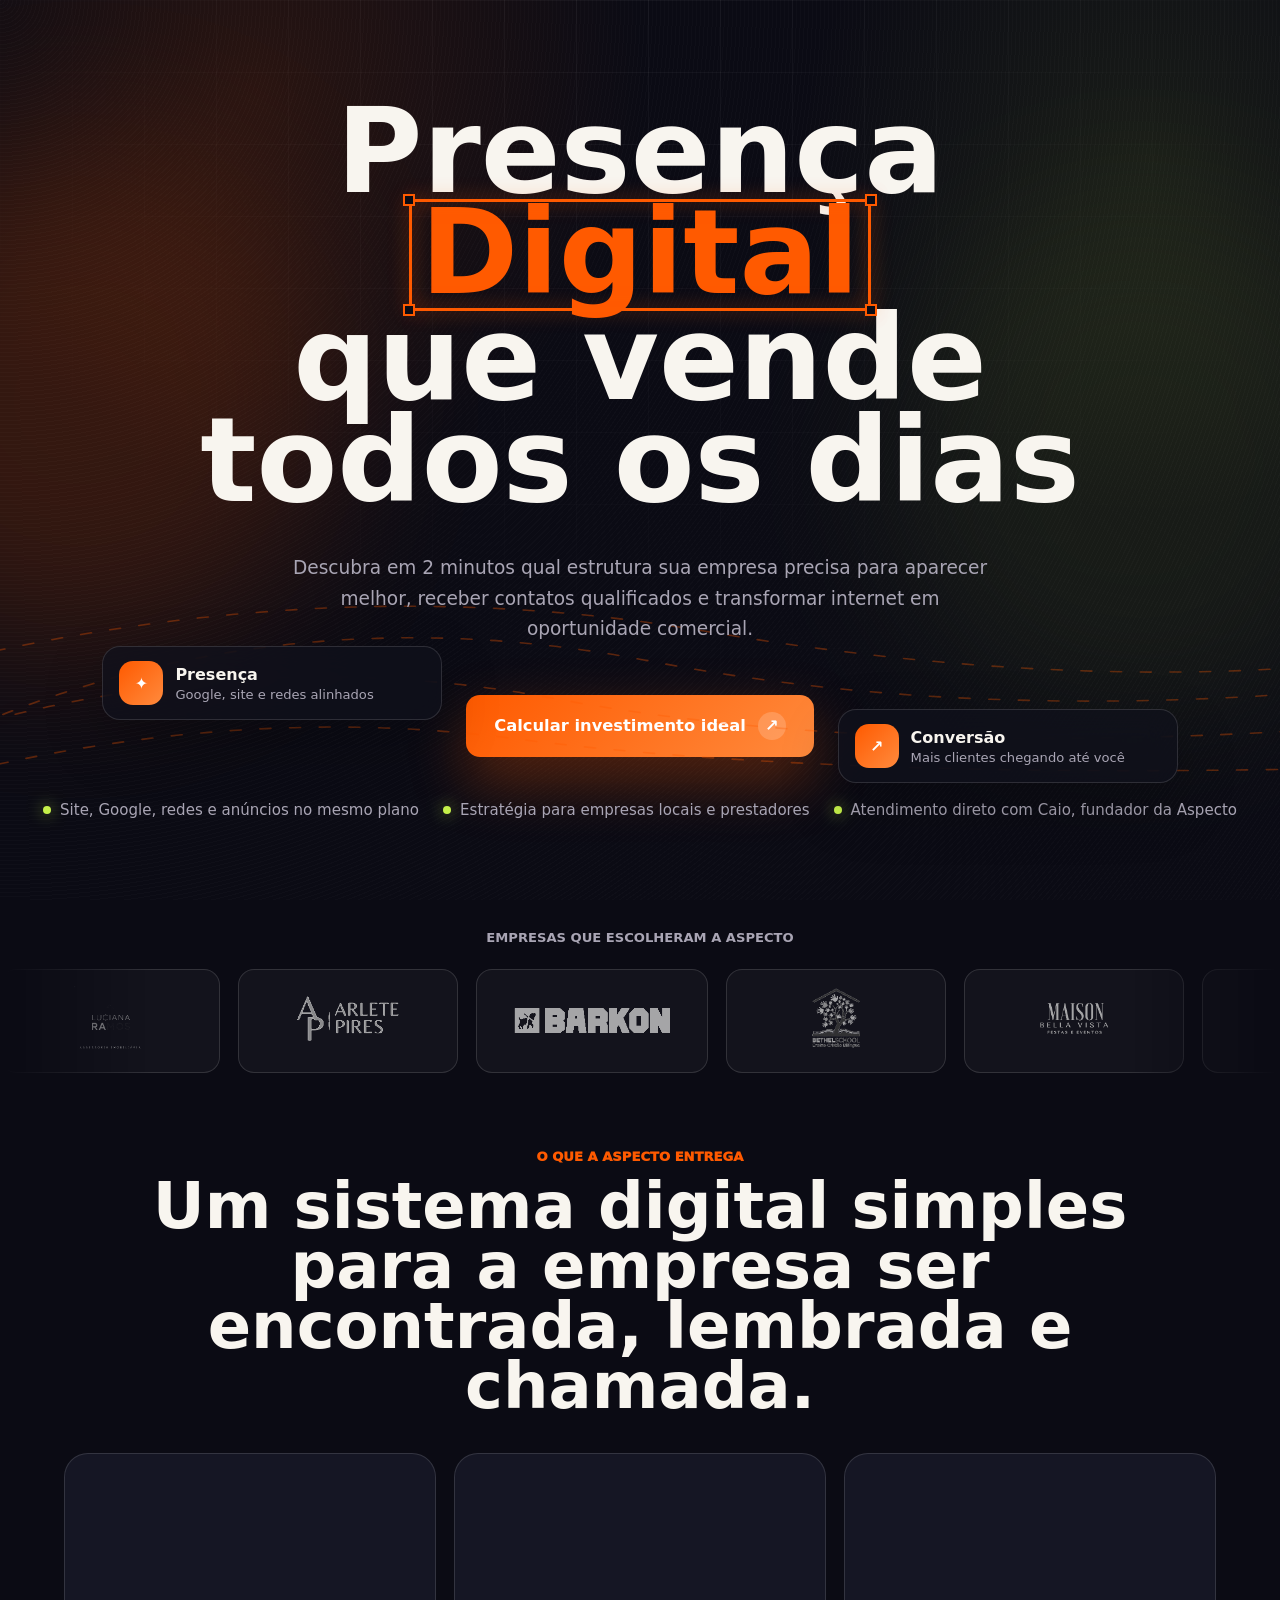
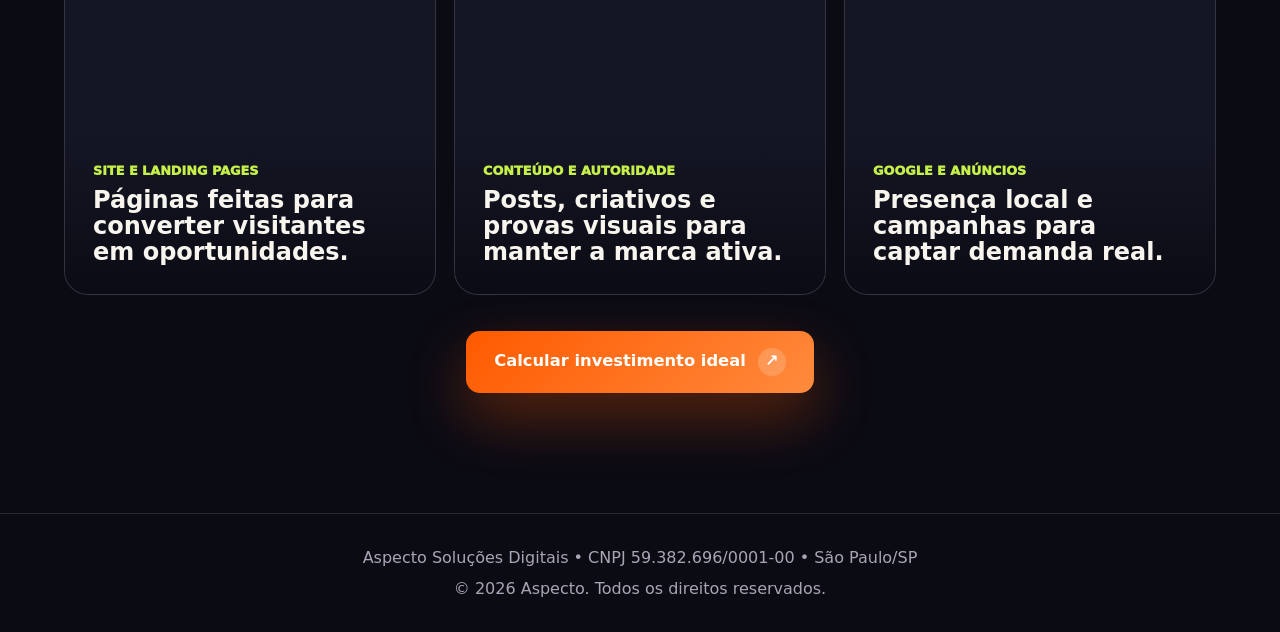
==== index.html @ 69ca33b7 "Add files via upload" ====
<!doctype html>
<html lang="pt-BR">
  <head>
    <meta charset="utf-8" />
    <meta name="viewport" content="width=device-width, initial-scale=1" />
    <meta name="theme-color" content="#0b0b14" />
    <title>Aspecto Soluções Digitais | Diagnóstico digital</title>
    <meta
      name="description"
      content="Descubra em 2 minutos a estrutura digital ideal para sua empresa aparecer melhor, receber mais contatos e vender pela internet."
    />
    <link rel="stylesheet" href="styles.css" />
  </head>
  <body>
    <div class="backdrop" aria-hidden="true">
      <div class="bg-grid"></div>
      <div class="bg-glow bg-glow-a"></div>
      <div class="bg-glow bg-glow-b"></div>
      <div class="grain"></div>
    </div>

    <main class="container">
      <section class="screen active" id="screen-intro">
        <div class="intro-hero">
          <svg class="streaks" aria-hidden="true" viewBox="0 0 1400 520" preserveAspectRatio="none">
            <path d="M-70 430 Q280 250 620 335 T1480 360" />
            <path d="M-90 485 Q260 330 580 385 T1430 420" />
            <path d="M50 382 Q360 198 710 288 T1490 306" />
            <path d="M-120 350 Q340 155 760 250 T1510 265" />
          </svg>

          <span class="bubble bubble-left" aria-hidden="true">
            <span class="bubble-icon">✦</span>
            <span class="bubble-content">
              <span class="bubble-text">Presença</span>
              <span class="bubble-sub">Google, site e redes alinhados</span>
            </span>
          </span>

          <span class="bubble bubble-right" aria-hidden="true">
            <span class="bubble-icon">↗</span>
            <span class="bubble-content">
              <span class="bubble-text">Conversão</span>
              <span class="bubble-sub">Mais clientes chegando até você</span>
            </span>
          </span>

          <h1 class="intro-title">
            <span class="title-word">Presença</span>
            <span class="selected-word">
              <span class="select-line line-top"></span>
              <span class="select-line line-right"></span>
              <span class="select-line line-bottom"></span>
              <span class="select-line line-left"></span>
              <span class="select-handle handle-tl"></span>
              <span class="select-handle handle-tr"></span>
              <span class="select-handle handle-bl"></span>
              <span class="select-handle handle-br"></span>
              <span class="selected-text">Digital</span>
            </span>
            <br />
            <span class="title-word">que vende</span>
            <span class="title-word">todos os dias</span>
          </h1>

          <p class="intro-subtitle">
            Descubra em 2 minutos qual estrutura sua empresa precisa para aparecer melhor,
            receber contatos qualificados e transformar internet em oportunidade comercial.
          </p>

          <button class="btn btn-primary btn-large js-start-quiz" id="startBtn">
            <span>Calcular investimento ideal</span>
            <span class="btn-arrow" aria-hidden="true">↗</span>
          </button>

          <ul class="intro-bullets">
            <li><span></span>Site, Google, redes e anúncios no mesmo plano</li>
            <li><span></span>Estratégia para empresas locais e prestadores</li>
            <li><span></span>Atendimento direto com Caio, fundador da Aspecto</li>
          </ul>
        </div>

        <section class="clients">
          <div class="clients-label">Empresas que escolheram a Aspecto</div>
          <div class="clients-marquee">
            <div class="clients-track">
              <span><img src="assets/logo-luciana-transparent.png" alt="Luciana Ramos" /></span>
              <span><img src="assets/logo-arlete-transparent.png" alt="Arlete Pires" /></span>
              <span><img src="assets/logo-barkon-transparent.png" alt="Barkon" /></span>
              <span><img src="assets/logo-bethel-transparent.png" alt="Bethel School" /></span>
              <span><img src="assets/logo-maison-transparent.png" alt="Maison Bella Vista" /></span>
              <span><img src="assets/logo-em-prosa-transparent.png" alt="Editora Em Prosa e Verso" /></span>
              <span><img src="assets/logo-oceano-transparent.png" alt="Oceano Brasil" /></span>
              <span><img src="assets/logo-braum-transparent.png" alt="Lojas Braum" /></span>
              <span><img src="assets/logo-4kza-transparent.png" alt="4KZA Negócios Imobiliários" /></span>
              <span><img src="assets/logo-luciana-transparent.png" alt="" aria-hidden="true" /></span>
              <span><img src="assets/logo-arlete-transparent.png" alt="" aria-hidden="true" /></span>
              <span><img src="assets/logo-barkon-transparent.png" alt="" aria-hidden="true" /></span>
              <span><img src="assets/logo-bethel-transparent.png" alt="" aria-hidden="true" /></span>
              <span><img src="assets/logo-maison-transparent.png" alt="" aria-hidden="true" /></span>
              <span><img src="assets/logo-em-prosa-transparent.png" alt="" aria-hidden="true" /></span>
              <span><img src="assets/logo-oceano-transparent.png" alt="" aria-hidden="true" /></span>
              <span><img src="assets/logo-braum-transparent.png" alt="" aria-hidden="true" /></span>
              <span><img src="assets/logo-4kza-transparent.png" alt="" aria-hidden="true" /></span>
            </div>
          </div>
        </section>

        <section class="proof">
          <header class="proof-header">
            <p>O que a Aspecto entrega</p>
            <h2>Um sistema digital simples para a empresa ser encontrada, lembrada e chamada.</h2>
          </header>

          <div class="proof-grid">
            <article class="proof-card">
              <video src="assets/video-site.mp4" autoplay muted loop playsinline></video>
              <div>
                <span>Site e landing pages</span>
                <h3>Páginas feitas para converter visitantes em oportunidades.</h3>
              </div>
            </article>
            <article class="proof-card">
              <video src="assets/video-social.mp4" autoplay muted loop playsinline></video>
              <div>
                <span>Conteúdo e autoridade</span>
                <h3>Posts, criativos e provas visuais para manter a marca ativa.</h3>
              </div>
            </article>
            <article class="proof-card">
              <video src="assets/video-analytics.mp4" autoplay muted loop playsinline></video>
              <div>
                <span>Google e anúncios</span>
                <h3>Presença local e campanhas para captar demanda real.</h3>
              </div>
            </article>
          </div>

          <div class="proof-cta">
            <button class="btn btn-primary btn-large js-start-quiz">
              <span>Calcular investimento ideal</span>
              <span class="btn-arrow" aria-hidden="true">↗</span>
            </button>
          </div>
        </section>
      </section>

      <section class="screen" id="screen-quiz">
        <button class="home-button" id="homeButton" type="button">← Home</button>
        <div class="progress-wrap">
          <div class="progress-info">
            <span id="progressLabel">Pergunta 1 de 5</span>
            <span id="progressPercent">20%</span>
          </div>
          <div class="progress-bar"><div class="progress-fill" id="progressFill"></div></div>
        </div>

        <div class="quiz-card">
          <div class="step active" data-step="1">
            <div class="step-eyebrow">PERGUNTA 1</div>
            <h2 class="step-title">Qual é o nome da sua empresa?</h2>
            <p class="step-help">Pode ser o nome fantasia ou como ela é conhecida pelo cliente.</p>
            <input type="text" class="input" id="q-empresa" placeholder="Ex.: Clínica Nova Saúde" autocomplete="off" />
            <div class="step-actions">
              <button class="btn btn-primary btn-next" data-go="2">Continuar <span>→</span></button>
            </div>
          </div>

          <div class="step" data-step="2">
            <div class="step-eyebrow">PERGUNTA 2</div>
            <h2 class="step-title">Como está sua presença digital hoje?</h2>
            <p class="step-help">Escolha a opção que mais parece com o momento atual.</p>
            <div class="options" data-name="presenca">
              <button type="button" class="option" data-value="Ainda não tenho site nem canais organizados">
                <span class="option-num">01</span>
                <span class="option-text"><strong>Quase do zero</strong><small>Não tenho site nem canais organizados</small></span>
                <span class="option-check"></span>
              </button>
              <button type="button" class="option" data-value="Tenho redes sociais, mas publico pouco">
                <span class="option-num">02</span>
                <span class="option-text"><strong>Redes paradas</strong><small>Tenho Instagram/Facebook, mas sem constância</small></span>
                <span class="option-check"></span>
              </button>
              <button type="button" class="option" data-value="Tenho site, mas ele não gera contatos">
                <span class="option-num">03</span>
                <span class="option-text"><strong>Site sem resultado</strong><small>Existe, mas não vira orçamento</small></span>
                <span class="option-check"></span>
              </button>
              <button type="button" class="option" data-value="Tenho tudo, mas preciso melhorar vendas">
                <span class="option-num">04</span>
                <span class="option-text"><strong>Quero escalar</strong><small>Já tenho canais e quero mais leads</small></span>
                <span class="option-check"></span>
              </button>
            </div>
            <div class="step-actions">
              <button class="btn btn-ghost" data-go="1">← Voltar</button>
              <button class="btn btn-primary btn-next" data-go="3">Continuar <span>→</span></button>
            </div>
          </div>

          <div class="step" data-step="3">
            <div class="step-eyebrow">PERGUNTA 3</div>
            <h2 class="step-title">Qual é o segmento da empresa?</h2>
            <p class="step-help">Isso ajuda a comparar com concorrentes certos e sugerir uma oferta melhor.</p>
            <input type="text" class="input" id="q-nicho" placeholder="Ex.: estética, construção, escola, loja, pet shop..." autocomplete="off" />
            <div class="step-actions">
              <button class="btn btn-ghost" data-go="2">← Voltar</button>
              <button class="btn btn-primary btn-next" data-go="4">Continuar <span>→</span></button>
            </div>
          </div>

          <div class="step" data-step="4">
            <div class="step-eyebrow">PERGUNTA 4</div>
            <h2 class="step-title">Quem são seus principais concorrentes?</h2>
            <p class="step-help">Pode mandar nomes, sites ou perfis. Se não souber, escreva “não sei”.</p>
            <textarea class="input textarea" id="q-concorrentes" rows="4" placeholder="Ex.: Concorrente A, @concorrenteB, site.com.br"></textarea>
            <div class="step-actions">
              <button class="btn btn-ghost" data-go="3">← Voltar</button>
              <button class="btn btn-primary btn-next" data-go="5">Continuar <span>→</span></button>
            </div>
          </div>

          <div class="step" data-step="5">
            <div class="step-eyebrow">ÚLTIMA PERGUNTA</div>
            <h2 class="step-title">O que você quer conquistar primeiro?</h2>
            <p class="step-help">Marque quantas opções quiser.</p>
            <div class="options multi" data-name="objetivos">
              <button type="button" class="option" data-value="Receber mais mensagens no WhatsApp">
                <span class="option-num">01</span>
                <span class="option-text"><strong>Mais WhatsApp</strong><small>Transformar visita em conversa</small></span>
                <span class="option-check"></span>
              </button>
              <button type="button" class="option" data-value="Aparecer melhor no Google">
                <span class="option-num">02</span>
                <span class="option-text"><strong>Mais Google</strong><small>Ser encontrado por quem procura</small></span>
                <span class="option-check"></span>
              </button>
              <button type="button" class="option" data-value="Rodar anúncios">
                <span class="option-num">03</span>
                <span class="option-text"><strong>Anúncios</strong><small>Captar demanda com campanha</small></span>
                <span class="option-check"></span>
              </button>
              <button type="button" class="option" data-value="Passar mais profissionalismo">
                <span class="option-num">04</span>
                <span class="option-text"><strong>Autoridade</strong><small>Melhorar imagem e confiança</small></span>
                <span class="option-check"></span>
              </button>
              <button type="button" class="option" data-value="Organizar toda a presença digital">
                <span class="option-num">05</span>
                <span class="option-text"><strong>Organização completa</strong><small>Site, redes, Google e rotina</small></span>
                <span class="option-check"></span>
              </button>
            </div>
            <div class="step-actions">
              <button class="btn btn-ghost" data-go="4">← Voltar</button>
              <button class="btn btn-primary btn-next" id="finishBtn">Gerar análise <span>→</span></button>
            </div>
          </div>
        </div>
      </section>

      <section class="screen" id="screen-loading">
        <div class="loading-wrap">
          <div class="spinner"></div>
          <h2 class="loading-title">Analisando suas respostas...</h2>
          <p class="loading-text" id="loadingText">Preparando um diagnóstico inicial para sua empresa</p>
        </div>
      </section>

      <section class="screen" id="screen-final">
        <div class="final-wrap">
          <p class="final-eyebrow">Diagnóstico pronto</p>
          <h2 class="final-title">
            Agora fale com a Aspecto<br />
            sobre <span id="empresaNome">sua empresa</span>
          </h2>
          <p class="final-subtitle">
            Clique no botão abaixo para enviar suas respostas no WhatsApp.
            O Caio vai analisar o cenário e sugerir os primeiros ajustes.
          </p>
          <button class="btn btn-primary btn-large" id="finalWhatsBtn">
            <span>Calcular investimento ideal</span>
            <span class="btn-arrow" aria-hidden="true">↗</span>
          </button>
        </div>
      </section>
    </main>

    <footer class="site-footer">
      <p>Aspecto Soluções Digitais • CNPJ 59.382.696/0001-00 • São Paulo/SP</p>
      <p>© <span id="year"></span> Aspecto. Todos os direitos reservados.</p>
    </footer>

    <script src="script.js"></script>
  </body>
</html>
---- styles.css ----
:root {
  --bg: #0b0b14;
  --bg-2: #10111d;
  --card: rgba(18, 19, 31, 0.86);
  --card-solid: #151624;
  --line: rgba(255, 255, 255, 0.13);
  --text: #f8f5ef;
  --muted: #a9a5b4;
  --orange: #ff5a00;
  --orange-2: #ff8a3d;
  --green: #c5f04a;
}

* {
  box-sizing: border-box;
}

html {
  scroll-behavior: smooth;
}

body {
  margin: 0;
  overflow-x: hidden;
  background: var(--bg);
  color: var(--text);
  font-family: Inter, ui-sans-serif, system-ui, -apple-system, BlinkMacSystemFont, "Segoe UI", sans-serif;
}

button,
input,
textarea {
  font: inherit;
}

button {
  cursor: pointer;
}

img,
video {
  display: block;
  max-width: 100%;
}

.backdrop {
  position: fixed;
  inset: 0;
  z-index: -1;
  overflow: hidden;
  background:
    radial-gradient(circle at 20% 10%, rgba(255, 90, 0, 0.12), transparent 30%),
    radial-gradient(circle at 90% 18%, rgba(197, 240, 74, 0.08), transparent 26%),
    var(--bg);
}

.bg-grid {
  position: absolute;
  inset: 0;
  background:
    linear-gradient(rgba(255, 255, 255, 0.045) 1px, transparent 1px),
    linear-gradient(90deg, rgba(255, 255, 255, 0.045) 1px, transparent 1px);
  background-size: 72px 72px;
  mask-image: radial-gradient(circle at 50% 0%, #000 0%, transparent 72%);
}

.bg-glow {
  position: absolute;
  width: 520px;
  height: 520px;
  border-radius: 50%;
  filter: blur(80px);
  opacity: 0.4;
}

.bg-glow-a {
  left: -180px;
  top: 140px;
  background: rgba(255, 90, 0, 0.42);
}

.bg-glow-b {
  right: -120px;
  bottom: 20%;
  background: rgba(197, 240, 74, 0.18);
}

.grain {
  position: absolute;
  inset: 0;
  opacity: 0.09;
  background-image: repeating-radial-gradient(circle at 0 0, rgba(255,255,255,.2) 0 1px, transparent 1px 4px);
}

.container {
  min-height: 100vh;
}

.screen {
  display: none;
  min-height: 100vh;
}

.screen.active {
  display: block;
}

.intro-hero {
  position: relative;
  min-height: 100svh;
  display: grid;
  place-items: center;
  padding: 92px 18px 72px;
  text-align: center;
}

.streaks {
  position: absolute;
  inset: auto -8vw 6vh;
  width: 116vw;
  height: 46vh;
  pointer-events: none;
  opacity: 0.32;
}

.streaks path {
  fill: none;
  stroke: var(--orange);
  stroke-width: 2;
  stroke-linecap: round;
  filter: drop-shadow(0 0 16px rgba(255, 90, 0, 0.56));
  stroke-dasharray: 10 18;
  animation: drift 11s linear infinite;
}

.bubble {
  position: absolute;
  z-index: 4;
  display: flex;
  align-items: center;
  gap: 12px;
  width: min(340px, 42vw);
  padding: 14px 16px;
  border: 1px solid var(--line);
  border-radius: 18px;
  background: rgba(16, 17, 29, 0.72);
  box-shadow: 0 22px 60px rgba(0, 0, 0, 0.22);
  backdrop-filter: blur(16px);
  text-align: left;
  animation: float 5.5s ease-in-out infinite;
}

.bubble-left {
  left: max(22px, 8vw);
  top: auto;
  bottom: 20%;
}

.bubble-right {
  right: max(22px, 8vw);
  top: auto;
  bottom: 13%;
  animation-delay: -2s;
}

.bubble-icon {
  display: grid;
  place-items: center;
  width: 44px;
  height: 44px;
  flex: 0 0 auto;
  border-radius: 14px;
  background: linear-gradient(135deg, var(--orange), var(--orange-2));
  color: #fff;
  font-weight: 900;
}

.bubble-content {
  display: grid;
  gap: 3px;
}

.bubble-text {
  font-weight: 900;
}

.bubble-sub {
  color: var(--muted);
  font-size: 0.82rem;
}

.intro-title {
  position: relative;
  z-index: 3;
  max-width: 1100px;
  margin: 0 auto 24px;
  font-size: clamp(3.2rem, 9.2vw, 9rem);
  line-height: 0.86;
  letter-spacing: 0;
}

.title-word {
  display: inline-block;
}

.selected-word {
  position: relative;
  display: inline-block;
  margin: 0 0.08em;
  padding: 0 0.08em 0.04em;
  color: var(--orange);
}

.select-line,
.select-handle,
.select-cursor {
  position: absolute;
  pointer-events: none;
}

.select-line {
  background: var(--orange);
  box-shadow: 0 0 18px rgba(255, 90, 0, 0.68);
}

.line-top,
.line-bottom {
  left: -0.02em;
  right: -0.02em;
  height: 3px;
}

.line-top {
  top: -0.03em;
}

.line-bottom {
  bottom: -0.02em;
}

.line-left,
.line-right {
  top: -0.03em;
  bottom: -0.02em;
  width: 3px;
}

.line-left {
  left: -0.02em;
}

.line-right {
  right: -0.02em;
}

.select-handle {
  width: 12px;
  height: 12px;
  border: 2px solid var(--orange);
  background: var(--bg);
}

.handle-tl { left: -8px; top: -8px; }
.handle-tr { right: -8px; top: -8px; }
.handle-bl { left: -8px; bottom: -8px; }
.handle-br { right: -8px; bottom: -8px; }

.select-cursor {
  right: -0.32em;
  bottom: -0.18em;
  color: var(--text);
  font-size: 0.18em;
  transform: rotate(-18deg);
}

.intro-subtitle {
  position: relative;
  z-index: 3;
  max-width: 720px;
  margin: 0 auto 32px;
  color: var(--muted);
  font-size: clamp(1rem, 1.45vw, 1.25rem);
  line-height: 1.65;
}

.btn {
  display: inline-flex;
  align-items: center;
  justify-content: center;
  gap: 12px;
  min-height: 52px;
  padding: 0 22px;
  border: 0;
  border-radius: 14px;
  font-weight: 900;
  line-height: 1;
}

.btn-large {
  min-height: 62px;
  padding: 0 28px;
  font-size: 1.02rem;
}

.btn-primary {
  background: linear-gradient(135deg, var(--orange), var(--orange-2));
  color: #fff;
  box-shadow: 0 24px 58px rgba(255, 90, 0, 0.32);
}

.btn-ghost {
  color: var(--text);
  background: rgba(255, 255, 255, 0.06);
  border: 1px solid var(--line);
}

.btn-arrow {
  display: grid;
  place-items: center;
  width: 28px;
  height: 28px;
  border-radius: 50%;
  background: rgba(255, 255, 255, 0.18);
}

.intro-bullets {
  display: flex;
  justify-content: center;
  flex-wrap: wrap;
  gap: 12px 24px;
  margin: 26px 0 0;
  padding: 0;
  color: var(--muted);
  list-style: none;
  font-size: 0.94rem;
}

.intro-bullets li {
  display: inline-flex;
  align-items: center;
  gap: 9px;
}

.intro-bullets span {
  width: 8px;
  height: 8px;
  border-radius: 99px;
  background: var(--green);
  box-shadow: 0 0 16px rgba(197, 240, 74, 0.7);
}

.clients {
  padding: 30px 0 76px;
  overflow: hidden;
}

.clients-label {
  margin-bottom: 24px;
  text-align: center;
  color: var(--muted);
  font-size: 0.82rem;
  font-weight: 800;
  text-transform: uppercase;
}

.clients-marquee {
  overflow: hidden;
  mask-image: linear-gradient(90deg, transparent, #000 12%, #000 88%, transparent);
}

.clients-track {
  display: flex;
  width: max-content;
  gap: 18px;
  animation: marquee 28s linear infinite;
}

.clients-track span {
  display: grid;
  place-items: center;
  min-width: 220px;
  height: 104px;
  padding: 16px 24px;
  border: 1px solid var(--line);
  border-radius: 16px;
  background: rgba(255, 255, 255, 0.035);
}

.clients-track img {
  max-width: 182px;
  max-height: 72px;
  width: auto;
  height: auto;
  object-fit: contain;
  filter: grayscale(1) saturate(0) brightness(1.8) contrast(0.55);
  opacity: 0.82;
}

.proof {
  padding: 0 clamp(18px, 5vw, 72px) 120px;
}

.proof-header {
  max-width: 980px;
  margin: 0 auto 36px;
  text-align: center;
}

.proof-header p,
.final-eyebrow {
  margin: 0 0 12px;
  color: var(--orange);
  font-size: 0.82rem;
  font-weight: 950;
  text-transform: uppercase;
}

.proof-header h2 {
  margin: 0;
  font-size: clamp(2.2rem, 5vw, 5.2rem);
  line-height: 0.94;
}

.proof-grid {
  display: grid;
  grid-template-columns: repeat(3, minmax(0, 1fr));
  gap: 18px;
}

.proof-card {
  position: relative;
  min-height: 440px;
  overflow: hidden;
  border: 1px solid var(--line);
  border-radius: 24px;
  background: var(--card-solid);
}

.proof-card video {
  width: 100%;
  height: 100%;
  min-height: 440px;
  object-fit: cover;
  opacity: 0.68;
}

.proof-card div {
  position: absolute;
  inset: auto 0 0;
  padding: 28px;
  background: linear-gradient(0deg, rgba(11, 11, 20, 0.96), transparent);
}

.proof-card span {
  display: block;
  margin-bottom: 10px;
  color: var(--green);
  font-size: 0.8rem;
  font-weight: 950;
  text-transform: uppercase;
}

.proof-card h3 {
  margin: 0;
  font-size: 1.5rem;
  line-height: 1.08;
}

.proof-cta {
  display: flex;
  justify-content: center;
  margin-top: 36px;
}

.progress-wrap {
  width: min(900px, calc(100vw - 36px));
  margin: 0 auto;
  padding-top: 92px;
}

.home-button {
  position: fixed;
  top: 22px;
  left: clamp(18px, 4vw, 54px);
  z-index: 40;
  min-height: 44px;
  padding: 0 16px;
  border: 1px solid var(--line);
  border-radius: 14px;
  background: rgba(18, 19, 31, 0.82);
  color: var(--text);
  font-weight: 900;
  backdrop-filter: blur(16px);
}

.progress-info {
  display: flex;
  justify-content: space-between;
  margin-bottom: 10px;
  color: var(--muted);
  font-size: 0.9rem;
  font-weight: 800;
}

.progress-bar {
  height: 8px;
  overflow: hidden;
  border-radius: 99px;
  background: rgba(255, 255, 255, 0.08);
}

.progress-fill {
  width: 20%;
  height: 100%;
  border-radius: inherit;
  background: linear-gradient(90deg, var(--orange), var(--green));
  transition: width 220ms ease;
}

.quiz-card {
  width: min(900px, calc(100vw - 36px));
  min-height: 610px;
  margin: 28px auto 80px;
  padding: clamp(24px, 4vw, 46px);
  border: 1px solid var(--line);
  border-radius: 28px;
  background: rgba(18, 19, 31, 0.86);
  box-shadow: 0 30px 120px rgba(0, 0, 0, 0.36);
  backdrop-filter: blur(18px);
}

.step {
  display: none;
}

.step.active {
  display: block;
}

.step-eyebrow {
  margin-bottom: 12px;
  color: var(--orange);
  font-size: 0.82rem;
  font-weight: 950;
  text-transform: uppercase;
}

.step-title {
  max-width: 760px;
  margin: 0 0 12px;
  font-size: clamp(2.2rem, 5vw, 4.8rem);
  line-height: 0.94;
}

.step-help {
  max-width: 680px;
  margin: 0 0 28px;
  color: var(--muted);
  line-height: 1.6;
}

.input {
  width: 100%;
  min-height: 62px;
  padding: 16px 18px;
  border: 1px solid var(--line);
  border-radius: 16px;
  outline: 0;
  background: rgba(255, 255, 255, 0.07);
  color: var(--text);
  font-size: 1rem;
}

.textarea {
  resize: vertical;
  min-height: 150px;
}

.input:focus {
  border-color: rgba(255, 90, 0, 0.8);
  box-shadow: 0 0 0 4px rgba(255, 90, 0, 0.13);
}

.options {
  display: grid;
  gap: 12px;
}

.option {
  display: grid;
  grid-template-columns: auto 1fr auto;
  align-items: center;
  gap: 18px;
  width: 100%;
  min-height: 82px;
  padding: 18px;
  border: 1px solid var(--line);
  border-radius: 18px;
  background: rgba(255, 255, 255, 0.055);
  color: var(--text);
  text-align: left;
}

.option.selected {
  border-color: rgba(255, 90, 0, 0.92);
  background: rgba(255, 90, 0, 0.12);
}

.option-num {
  display: grid;
  place-items: center;
  width: 38px;
  height: 38px;
  border-radius: 12px;
  background: rgba(255, 255, 255, 0.08);
  color: var(--orange);
  font-weight: 950;
}

.option-text {
  display: grid;
  gap: 4px;
}

.option-text strong {
  font-size: 1.05rem;
}

.option-text small {
  color: var(--muted);
  font-size: 0.92rem;
}

.option-check {
  width: 20px;
  height: 20px;
  border: 2px solid rgba(255, 255, 255, 0.28);
  border-radius: 50%;
}

.option.selected .option-check {
  border-color: var(--green);
  background: radial-gradient(circle, var(--green) 0 44%, transparent 48%);
}

.step-actions {
  display: flex;
  justify-content: space-between;
  gap: 12px;
  margin-top: 32px;
}

.loading-wrap,
.final-wrap {
  min-height: 100svh;
  display: grid;
  place-items: center;
  align-content: center;
  width: min(840px, calc(100vw - 36px));
  margin: 0 auto;
  text-align: center;
}

.spinner {
  width: 72px;
  height: 72px;
  margin-bottom: 26px;
  border: 4px solid rgba(255, 255, 255, 0.1);
  border-top-color: var(--orange);
  border-radius: 50%;
  animation: spin 850ms linear infinite;
}

.loading-title,
.final-title {
  margin: 0 0 16px;
  font-size: clamp(2.4rem, 6vw, 6rem);
  line-height: 0.92;
}

.loading-text,
.final-subtitle {
  max-width: 660px;
  margin: 0 auto 28px;
  color: var(--muted);
  font-size: 1.08rem;
  line-height: 1.65;
}

#empresaNome {
  color: var(--orange);
}

.site-footer {
  display: grid;
  gap: 12px;
  justify-items: center;
  padding: 34px 18px;
  border-top: 1px solid var(--line);
  color: var(--muted);
  text-align: center;
}

.site-footer p {
  margin: 0;
}

@keyframes marquee {
  to { transform: translateX(-50%); }
}

@keyframes drift {
  to { stroke-dashoffset: -220; }
}

@keyframes float {
  0%, 100% { transform: translateY(0); }
  50% { transform: translateY(-14px); }
}

@keyframes spin {
  to { transform: rotate(360deg); }
}

@media (max-width: 980px) {
  .bubble {
    display: none;
  }

  .proof-grid {
    grid-template-columns: 1fr;
  }
}

@media (max-width: 680px) {
  .intro-hero {
    padding-top: 78px;
  }

  .intro-title {
    font-size: clamp(3.05rem, 16vw, 5.2rem);
  }

  .btn-large {
    width: 100%;
    max-width: 390px;
  }

  .intro-bullets {
    display: grid;
    justify-items: start;
    width: min(390px, 100%);
    margin-inline: auto;
    text-align: left;
  }

  .clients-track span {
    min-width: 178px;
    height: 88px;
    padding: 12px 16px;
  }

  .clients-track img {
    max-width: 146px;
    max-height: 62px;
  }

  .home-button {
    top: 12px;
    left: 12px;
    min-height: 40px;
    padding: 0 12px;
  }

  .proof {
    padding-bottom: 82px;
  }

  .quiz-card {
    min-height: 590px;
    border-radius: 22px;
  }

  .step-actions {
    flex-direction: column;
  }

  .step-actions .btn {
    width: 100%;
  }

  .option {
    grid-template-columns: auto 1fr;
  }

  .option-check {
    grid-column: 1 / -1;
    justify-self: end;
  }
}
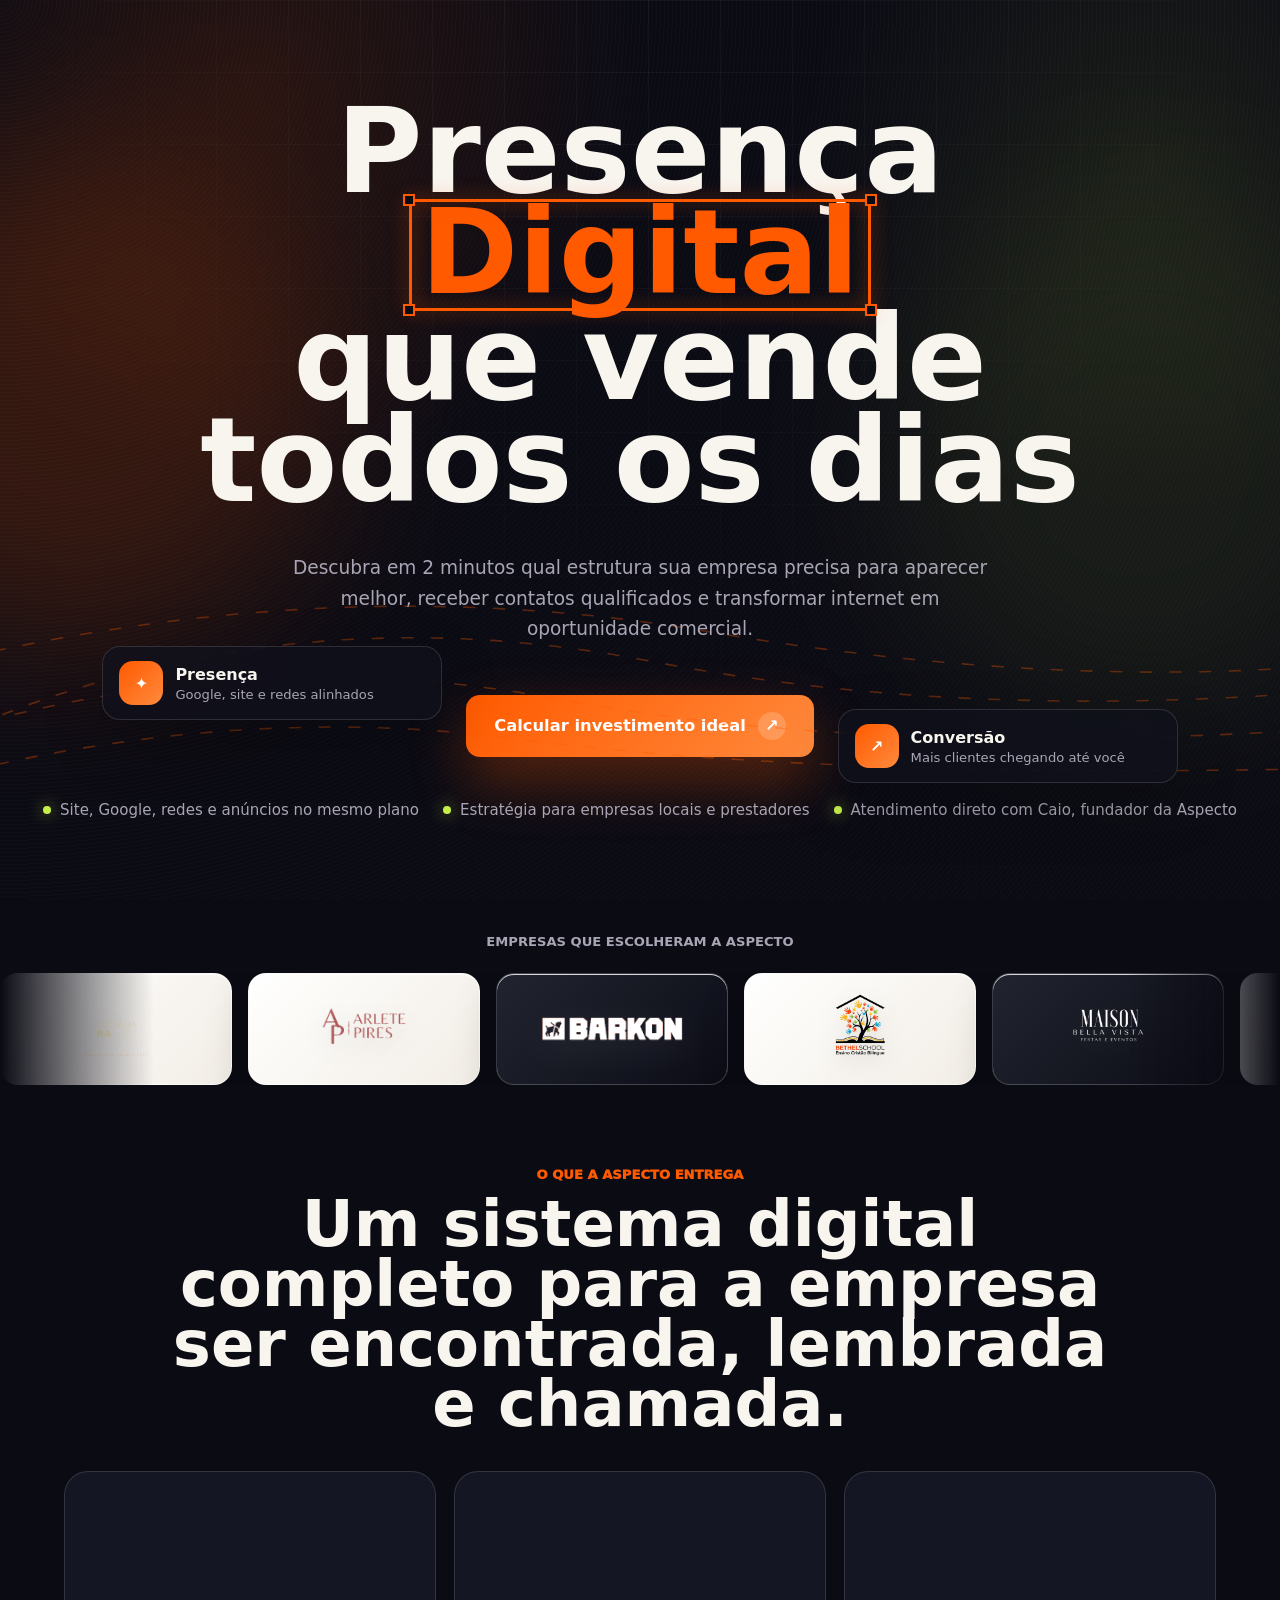
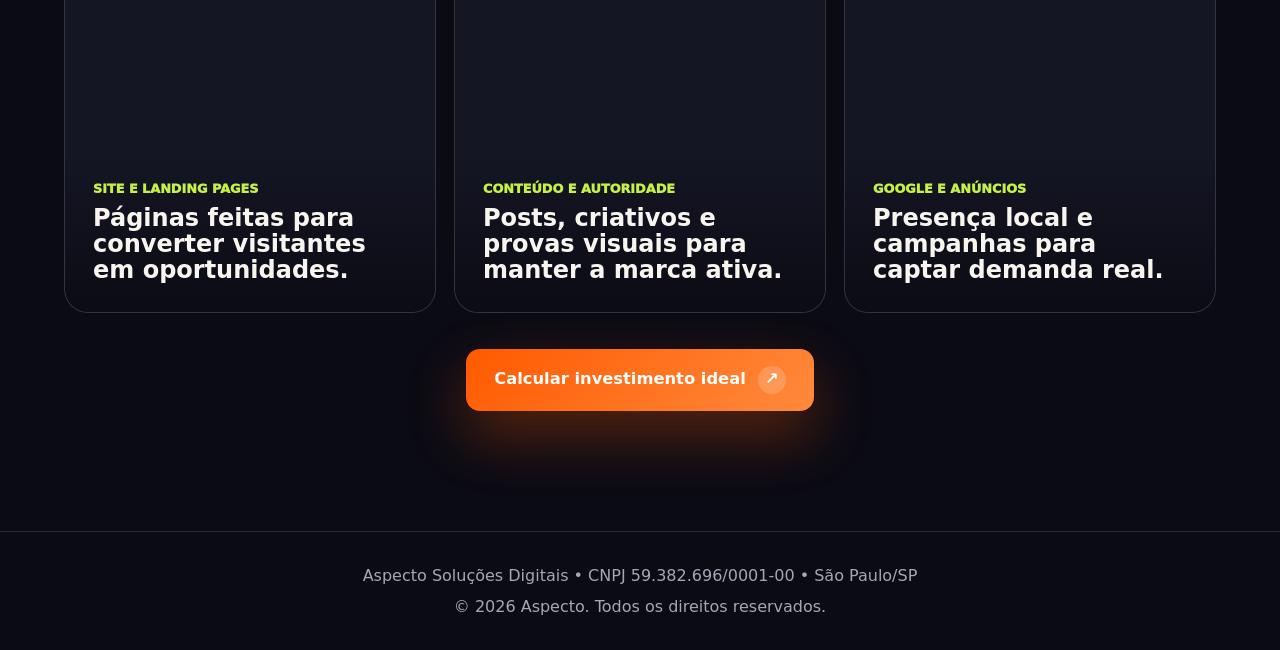
==== commit d2cd40d9: "Atualiza logos e metadados do site" ====
--- a/index.html
+++ b/index.html
@@ -9,6 +9,28 @@
       name="description"
       content="Descubra em 2 minutos a estrutura digital ideal para sua empresa aparecer melhor, receber mais contatos e vender pela internet."
     />
+    <meta property="og:type" content="website" />
+    <meta property="og:title" content="Aspecto Soluções Digitais | Diagnóstico digital" />
+    <meta
+      property="og:description"
+      content="Descubra em 2 minutos a estrutura digital ideal para sua empresa aparecer melhor, receber mais contatos e vender pela internet."
+    />
+    <meta property="og:image" content="/assets/og-image.png" />
+    <meta property="og:image:width" content="1200" />
+    <meta property="og:image:height" content="630" />
+    <meta property="og:image:alt" content="Logo da Aspecto Soluções Digitais" />
+    <meta name="twitter:card" content="summary_large_image" />
+    <meta name="twitter:title" content="Aspecto Soluções Digitais | Diagnóstico digital" />
+    <meta
+      name="twitter:description"
+      content="Descubra em 2 minutos a estrutura digital ideal para sua empresa aparecer melhor, receber mais contatos e vender pela internet."
+    />
+    <meta name="twitter:image" content="/assets/og-image.png" />
+    <link rel="icon" href="/favicon.ico" sizes="any" />
+    <link rel="icon" type="image/png" sizes="16x16" href="/assets/favicon-16.png" />
+    <link rel="icon" type="image/png" sizes="32x32" href="/assets/favicon-32.png" />
+    <link rel="apple-touch-icon" sizes="180x180" href="/assets/apple-touch-icon.png" />
+    <link rel="shortcut icon" href="/favicon.ico" />
     <link rel="stylesheet" href="styles.css" />
   </head>
   <body>
@@ -80,28 +102,28 @@
           </ul>
         </div>
 
-        <section class="clients">
+        <section class="clients" id="clients">
           <div class="clients-label">Empresas que escolheram a Aspecto</div>
           <div class="clients-marquee">
             <div class="clients-track">
-              <span><img src="assets/logo-luciana-transparent.png" alt="Luciana Ramos" /></span>
-              <span><img src="assets/logo-arlete-transparent.png" alt="Arlete Pires" /></span>
-              <span><img src="assets/logo-barkon-transparent.png" alt="Barkon" /></span>
-              <span><img src="assets/logo-bethel-transparent.png" alt="Bethel School" /></span>
-              <span><img src="assets/logo-maison-transparent.png" alt="Maison Bella Vista" /></span>
-              <span><img src="assets/logo-em-prosa-transparent.png" alt="Editora Em Prosa e Verso" /></span>
-              <span><img src="assets/logo-oceano-transparent.png" alt="Oceano Brasil" /></span>
-              <span><img src="assets/logo-braum-transparent.png" alt="Lojas Braum" /></span>
-              <span><img src="assets/logo-4kza-transparent.png" alt="4KZA Negócios Imobiliários" /></span>
-              <span><img src="assets/logo-luciana-transparent.png" alt="" aria-hidden="true" /></span>
-              <span><img src="assets/logo-arlete-transparent.png" alt="" aria-hidden="true" /></span>
-              <span><img src="assets/logo-barkon-transparent.png" alt="" aria-hidden="true" /></span>
-              <span><img src="assets/logo-bethel-transparent.png" alt="" aria-hidden="true" /></span>
-              <span><img src="assets/logo-maison-transparent.png" alt="" aria-hidden="true" /></span>
-              <span><img src="assets/logo-em-prosa-transparent.png" alt="" aria-hidden="true" /></span>
-              <span><img src="assets/logo-oceano-transparent.png" alt="" aria-hidden="true" /></span>
-              <span><img src="assets/logo-braum-transparent.png" alt="" aria-hidden="true" /></span>
-              <span><img src="assets/logo-4kza-transparent.png" alt="" aria-hidden="true" /></span>
+              <span class="logo-card logo-luciana"><img src="assets/logo-luciana-transparent.png" alt="Luciana Ramos" /></span>
+              <span class="logo-card logo-arlete"><img src="assets/logo-arlete-transparent.png" alt="Arlete Pires" /></span>
+              <span class="logo-card logo-barkon"><img src="assets/logo-barkon-transparent.png" alt="Barkon" /></span>
+              <span class="logo-card logo-bethel"><img src="assets/logo-bethel-transparent.png" alt="Bethel School" /></span>
+              <span class="logo-card logo-maison"><img src="assets/logo-maison-transparent.png" alt="Maison Bella Vista" /></span>
+              <span class="logo-card logo-em-prosa"><img src="assets/logo-em-prosa-transparent.png" alt="Editora Em Prosa e Verso" /></span>
+              <span class="logo-card logo-oceano"><img src="assets/logo-oceano-transparent.png" alt="Oceano Brasil" /></span>
+              <span class="logo-card logo-braum"><img src="assets/logo-braum-transparent.png" alt="Lojas Braum" /></span>
+              <span class="logo-card logo-4kza"><img src="assets/logo-4kza-transparent.png" alt="4KZA Negócios Imobiliários" /></span>
+              <span class="logo-card logo-luciana"><img src="assets/logo-luciana-transparent.png" alt="" aria-hidden="true" /></span>
+              <span class="logo-card logo-arlete"><img src="assets/logo-arlete-transparent.png" alt="" aria-hidden="true" /></span>
+              <span class="logo-card logo-barkon"><img src="assets/logo-barkon-transparent.png" alt="" aria-hidden="true" /></span>
+              <span class="logo-card logo-bethel"><img src="assets/logo-bethel-transparent.png" alt="" aria-hidden="true" /></span>
+              <span class="logo-card logo-maison"><img src="assets/logo-maison-transparent.png" alt="" aria-hidden="true" /></span>
+              <span class="logo-card logo-em-prosa"><img src="assets/logo-em-prosa-transparent.png" alt="" aria-hidden="true" /></span>
+              <span class="logo-card logo-oceano"><img src="assets/logo-oceano-transparent.png" alt="" aria-hidden="true" /></span>
+              <span class="logo-card logo-braum"><img src="assets/logo-braum-transparent.png" alt="" aria-hidden="true" /></span>
+              <span class="logo-card logo-4kza"><img src="assets/logo-4kza-transparent.png" alt="" aria-hidden="true" /></span>
             </div>
           </div>
         </section>
@@ -109,7 +131,7 @@
         <section class="proof">
           <header class="proof-header">
             <p>O que a Aspecto entrega</p>
-            <h2>Um sistema digital simples para a empresa ser encontrada, lembrada e chamada.</h2>
+            <h2>Um sistema digital completo para a empresa ser encontrada, lembrada e chamada.</h2>
           </header>
 
           <div class="proof-grid">
--- a/styles.css
+++ b/styles.css
@@ -350,7 +350,7 @@
 }
 
 .clients {
-  padding: 30px 0 76px;
+  padding: 34px 0 82px;
   overflow: hidden;
 }
 
@@ -371,29 +371,88 @@
 .clients-track {
   display: flex;
   width: max-content;
-  gap: 18px;
-  animation: marquee 28s linear infinite;
-}
-
-.clients-track span {
+  gap: 16px;
+  animation: marquee 34s linear infinite;
+}
+
+.clients-track:hover {
+  animation-play-state: paused;
+}
+
+.logo-card {
   display: grid;
   place-items: center;
-  min-width: 220px;
-  height: 104px;
-  padding: 16px 24px;
-  border: 1px solid var(--line);
-  border-radius: 16px;
-  background: rgba(255, 255, 255, 0.035);
-}
-
-.clients-track img {
-  max-width: 182px;
-  max-height: 72px;
+  min-width: 232px;
+  height: 112px;
+  padding: 18px 26px;
+  border: 1px solid var(--logo-border, rgba(255, 255, 255, 0.52));
+  border-radius: 18px;
+  background: var(--logo-bg,
+    linear-gradient(135deg, rgba(255, 255, 255, 0.98), rgba(241, 237, 229, 0.92)),
+    #f8f5ef);
+  box-shadow:
+    0 18px 44px rgba(0, 0, 0, 0.22),
+    inset 0 1px 0 rgba(255, 255, 255, 0.82);
+  transition:
+    transform 180ms ease,
+    box-shadow 180ms ease,
+    border-color 180ms ease;
+}
+
+.logo-card:hover {
+  transform: translateY(-4px);
+  border-color: rgba(255, 138, 61, 0.68);
+  box-shadow:
+    0 24px 62px rgba(0, 0, 0, 0.28),
+    0 0 0 1px rgba(255, 90, 0, 0.12),
+    inset 0 1px 0 rgba(255, 255, 255, 0.88);
+}
+
+.logo-card img {
+  max-width: var(--logo-width, 176px);
+  max-height: var(--logo-height, 68px);
   width: auto;
   height: auto;
   object-fit: contain;
-  filter: grayscale(1) saturate(0) brightness(1.8) contrast(0.55);
-  opacity: 0.82;
+  filter: var(--logo-filter, drop-shadow(0 8px 12px rgba(11, 11, 20, 0.12)));
+}
+
+.logo-arlete {
+  --logo-width: 150px;
+  --logo-height: 58px;
+}
+
+.logo-barkon {
+  --logo-width: 164px;
+  --logo-height: 54px;
+  --logo-bg: linear-gradient(135deg, rgba(34, 37, 49, 0.98), rgba(12, 13, 22, 0.94));
+  --logo-border: rgba(255, 255, 255, 0.18);
+  --logo-filter: drop-shadow(0 10px 18px rgba(255, 255, 255, 0.08));
+}
+
+.logo-bethel,
+.logo-braum,
+.logo-em-prosa,
+.logo-luciana,
+.logo-maison {
+  --logo-width: 88px;
+  --logo-height: 74px;
+}
+
+.logo-maison {
+  --logo-bg: linear-gradient(135deg, rgba(34, 37, 49, 0.98), rgba(12, 13, 22, 0.94));
+  --logo-border: rgba(255, 255, 255, 0.18);
+  --logo-filter: drop-shadow(0 10px 18px rgba(255, 255, 255, 0.08));
+}
+
+.logo-oceano {
+  --logo-width: 150px;
+  --logo-height: 62px;
+}
+
+.logo-4kza {
+  --logo-width: 86px;
+  --logo-height: 72px;
 }
 
 .proof {
@@ -754,15 +813,19 @@
     text-align: left;
   }
 
-  .clients-track span {
+  .clients-track {
+    gap: 12px;
+  }
+
+  .logo-card {
     min-width: 178px;
-    height: 88px;
-    padding: 12px 16px;
-  }
-
-  .clients-track img {
-    max-width: 146px;
-    max-height: 62px;
+    height: 92px;
+    padding: 13px 18px;
+  }
+
+  .logo-card img {
+    max-width: calc(var(--logo-width, 176px) * 0.82);
+    max-height: calc(var(--logo-height, 68px) * 0.86);
   }
 
   .home-button {
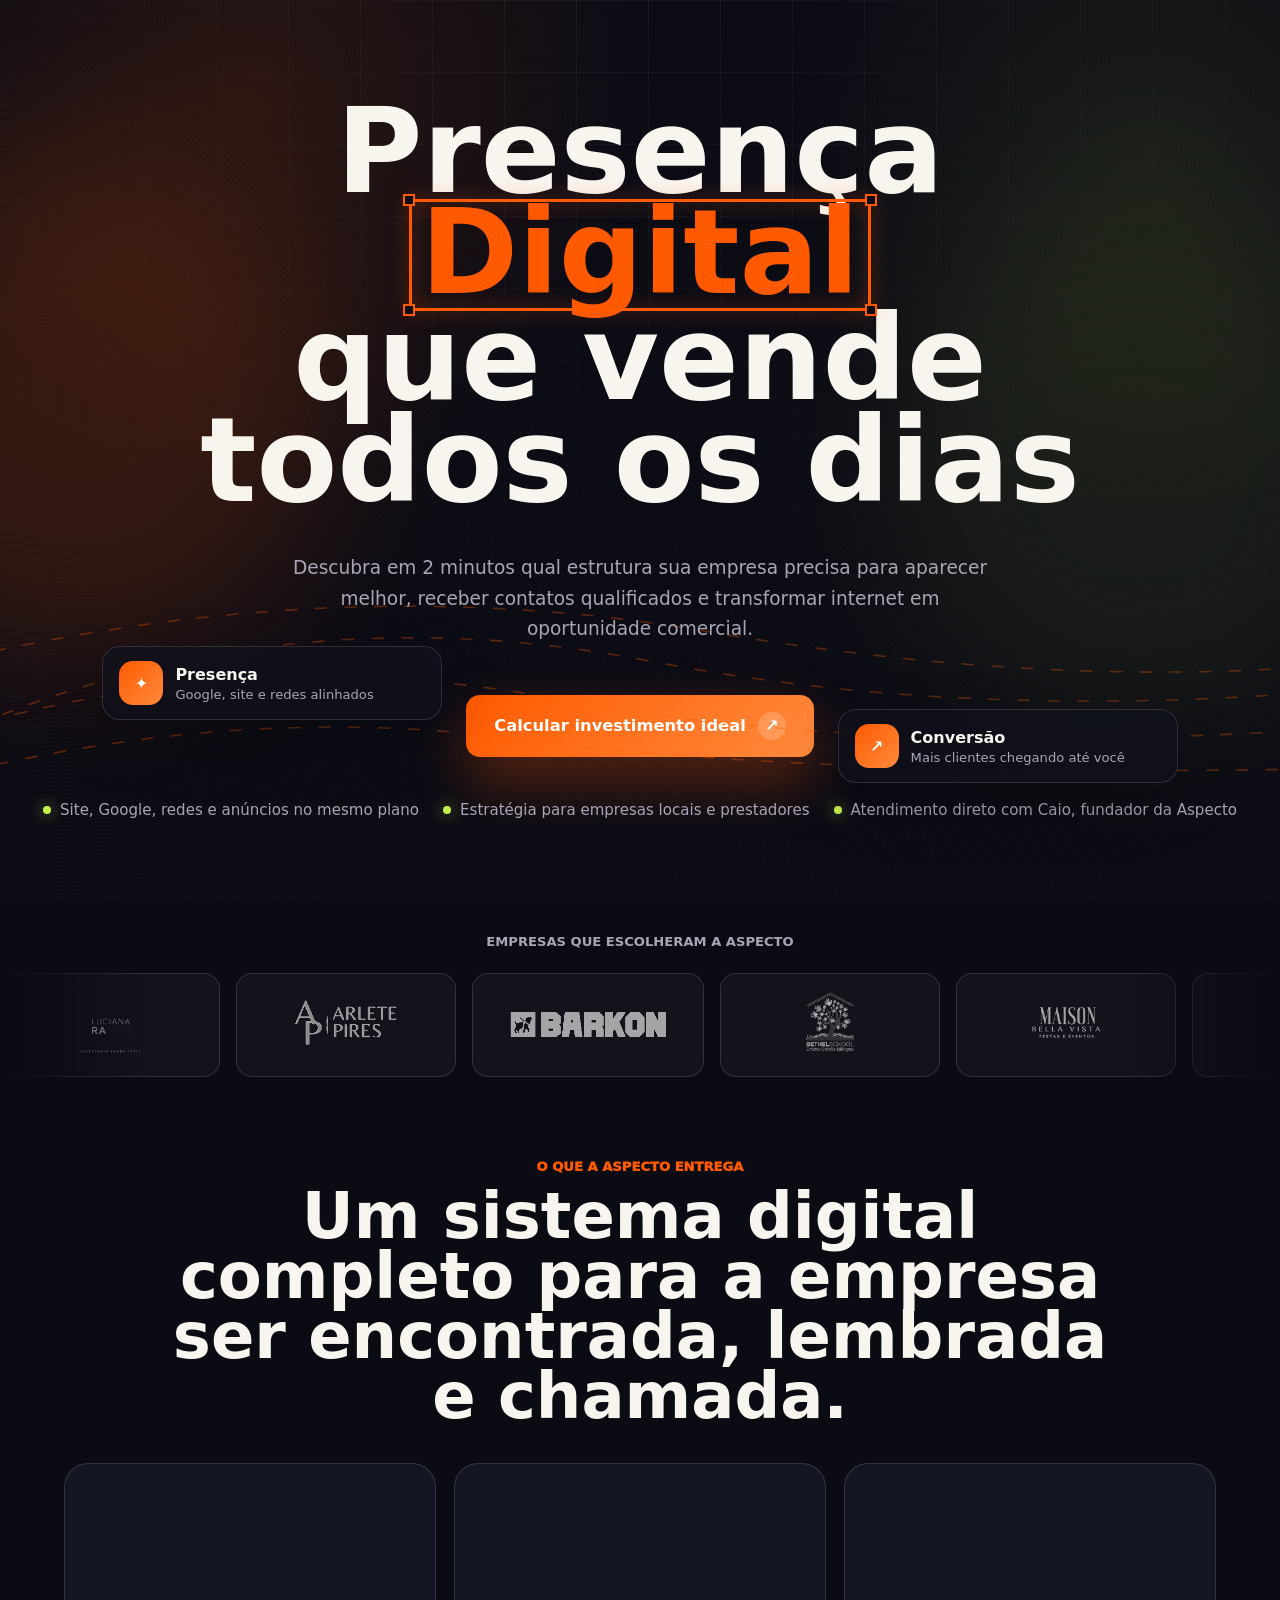
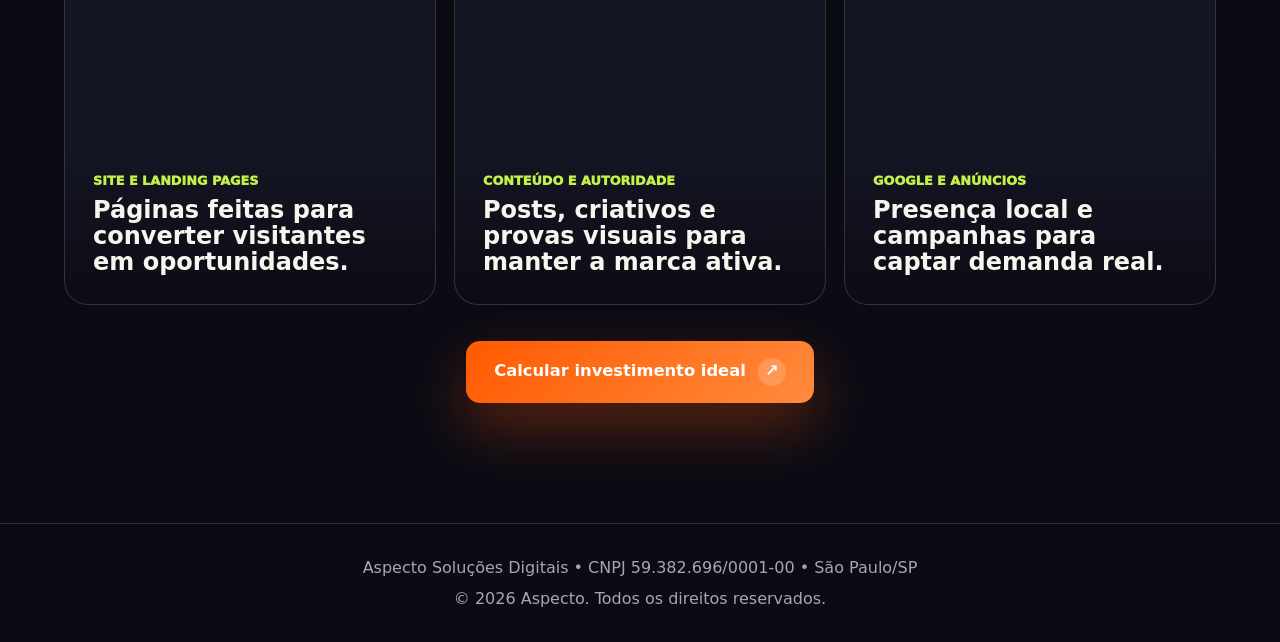
==== commit bc577c41: "Atualiza imagem de compartilhamento" ====
--- a/index.html
+++ b/index.html
@@ -15,7 +15,7 @@
       property="og:description"
       content="Descubra em 2 minutos a estrutura digital ideal para sua empresa aparecer melhor, receber mais contatos e vender pela internet."
     />
-    <meta property="og:image" content="/assets/og-image.png" />
+    <meta property="og:image" content="/assets/og-image-aspecto-logo.png" />
     <meta property="og:image:width" content="1200" />
     <meta property="og:image:height" content="630" />
     <meta property="og:image:alt" content="Logo da Aspecto Soluções Digitais" />
@@ -25,7 +25,7 @@
       name="twitter:description"
       content="Descubra em 2 minutos a estrutura digital ideal para sua empresa aparecer melhor, receber mais contatos e vender pela internet."
     />
-    <meta name="twitter:image" content="/assets/og-image.png" />
+    <meta name="twitter:image" content="/assets/og-image-aspecto-logo.png" />
     <link rel="icon" href="/favicon.ico" sizes="any" />
     <link rel="icon" type="image/png" sizes="16x16" href="/assets/favicon-16.png" />
     <link rel="icon" type="image/png" sizes="32x32" href="/assets/favicon-32.png" />
--- a/styles.css
+++ b/styles.css
@@ -382,17 +382,13 @@
 .logo-card {
   display: grid;
   place-items: center;
-  min-width: 232px;
-  height: 112px;
-  padding: 18px 26px;
-  border: 1px solid var(--logo-border, rgba(255, 255, 255, 0.52));
-  border-radius: 18px;
-  background: var(--logo-bg,
-    linear-gradient(135deg, rgba(255, 255, 255, 0.98), rgba(241, 237, 229, 0.92)),
-    #f8f5ef);
-  box-shadow:
-    0 18px 44px rgba(0, 0, 0, 0.22),
-    inset 0 1px 0 rgba(255, 255, 255, 0.82);
+  min-width: 220px;
+  height: 104px;
+  padding: 16px 24px;
+  border: 1px solid var(--line);
+  border-radius: 16px;
+  background: rgba(255, 255, 255, 0.035);
+  box-shadow: none;
   transition:
     transform 180ms ease,
     box-shadow 180ms ease,
@@ -401,58 +397,19 @@
 
 .logo-card:hover {
   transform: translateY(-4px);
-  border-color: rgba(255, 138, 61, 0.68);
-  box-shadow:
-    0 24px 62px rgba(0, 0, 0, 0.28),
-    0 0 0 1px rgba(255, 90, 0, 0.12),
-    inset 0 1px 0 rgba(255, 255, 255, 0.88);
+  border-color: rgba(255, 255, 255, 0.22);
+  background: rgba(255, 255, 255, 0.055);
+  box-shadow: 0 18px 44px rgba(0, 0, 0, 0.18);
 }
 
 .logo-card img {
-  max-width: var(--logo-width, 176px);
-  max-height: var(--logo-height, 68px);
+  max-width: 182px;
+  max-height: 72px;
   width: auto;
   height: auto;
   object-fit: contain;
-  filter: var(--logo-filter, drop-shadow(0 8px 12px rgba(11, 11, 20, 0.12)));
-}
-
-.logo-arlete {
-  --logo-width: 150px;
-  --logo-height: 58px;
-}
-
-.logo-barkon {
-  --logo-width: 164px;
-  --logo-height: 54px;
-  --logo-bg: linear-gradient(135deg, rgba(34, 37, 49, 0.98), rgba(12, 13, 22, 0.94));
-  --logo-border: rgba(255, 255, 255, 0.18);
-  --logo-filter: drop-shadow(0 10px 18px rgba(255, 255, 255, 0.08));
-}
-
-.logo-bethel,
-.logo-braum,
-.logo-em-prosa,
-.logo-luciana,
-.logo-maison {
-  --logo-width: 88px;
-  --logo-height: 74px;
-}
-
-.logo-maison {
-  --logo-bg: linear-gradient(135deg, rgba(34, 37, 49, 0.98), rgba(12, 13, 22, 0.94));
-  --logo-border: rgba(255, 255, 255, 0.18);
-  --logo-filter: drop-shadow(0 10px 18px rgba(255, 255, 255, 0.08));
-}
-
-.logo-oceano {
-  --logo-width: 150px;
-  --logo-height: 62px;
-}
-
-.logo-4kza {
-  --logo-width: 86px;
-  --logo-height: 72px;
+  filter: grayscale(1) saturate(0) brightness(1.8) contrast(0.55);
+  opacity: 0.82;
 }
 
 .proof {
@@ -819,13 +776,13 @@
 
   .logo-card {
     min-width: 178px;
-    height: 92px;
-    padding: 13px 18px;
+    height: 88px;
+    padding: 12px 16px;
   }
 
   .logo-card img {
-    max-width: calc(var(--logo-width, 176px) * 0.82);
-    max-height: calc(var(--logo-height, 68px) * 0.86);
+    max-width: 146px;
+    max-height: 62px;
   }
 
   .home-button {
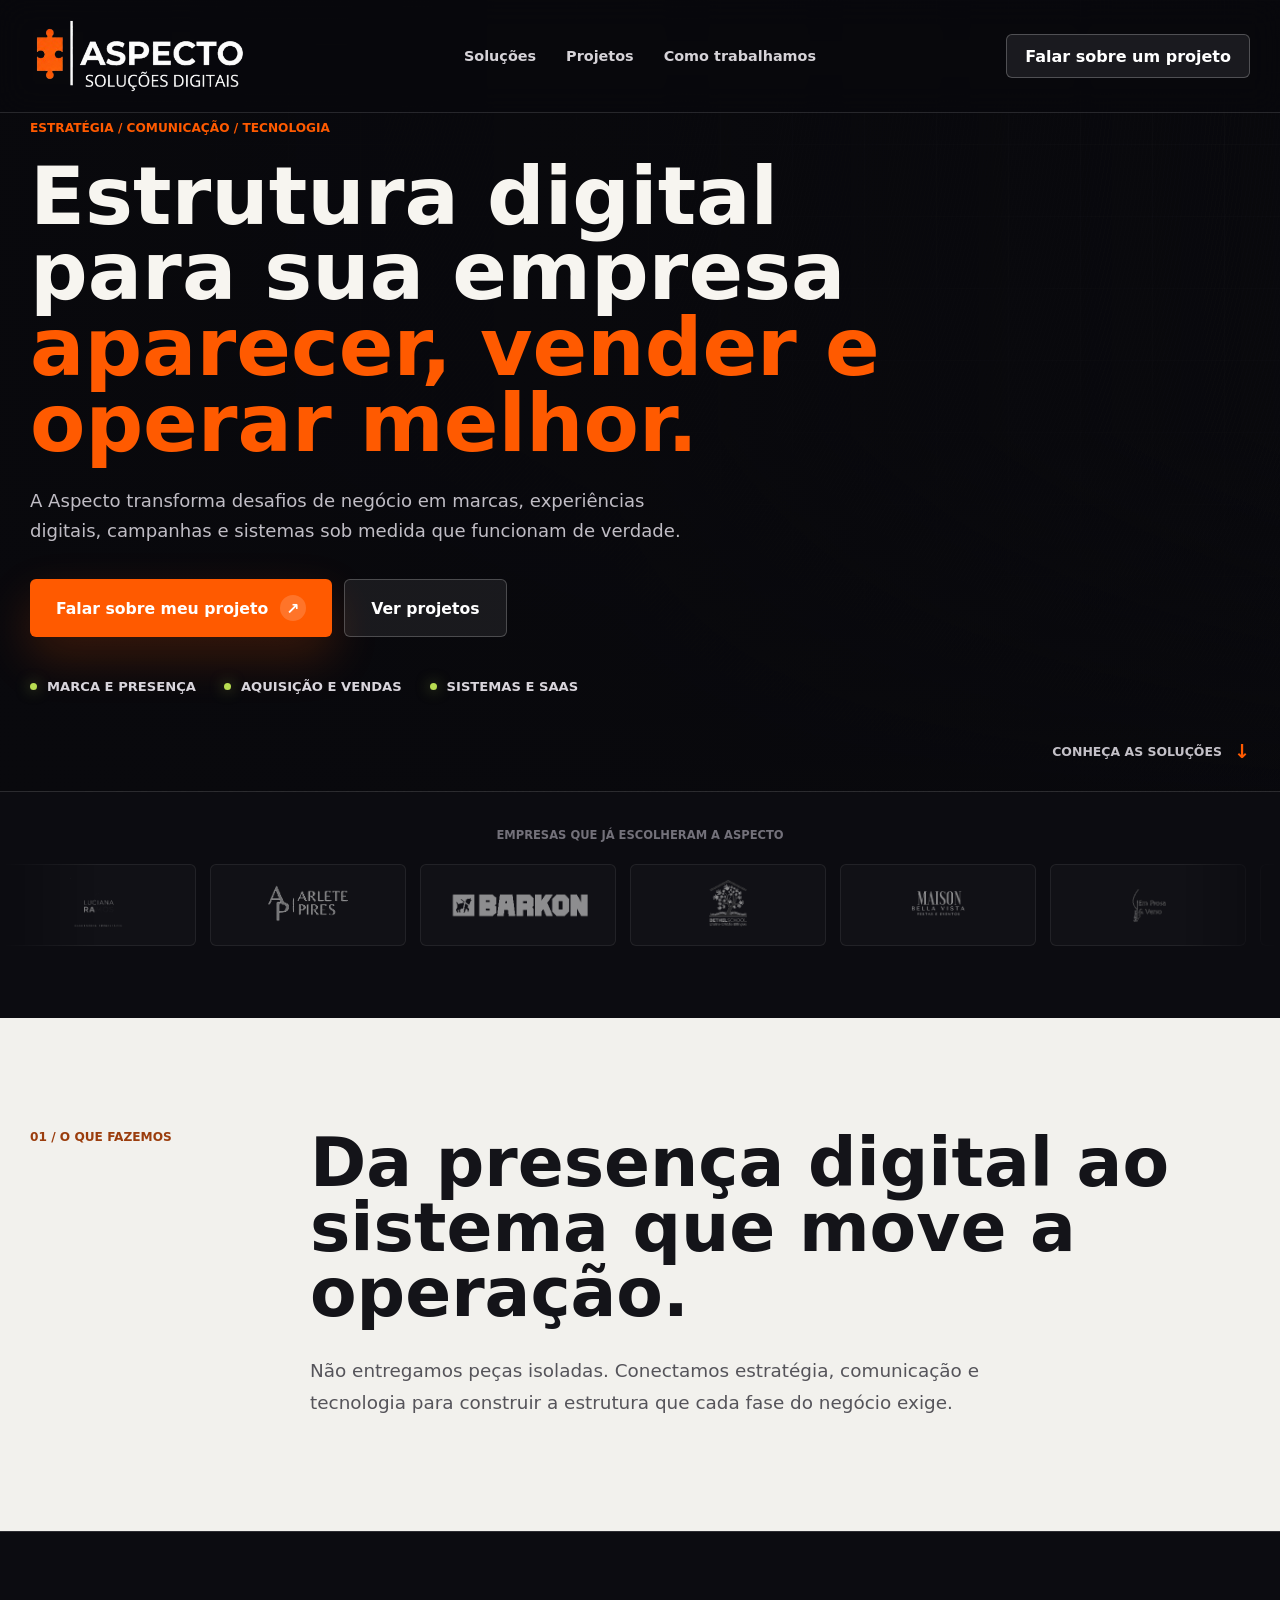
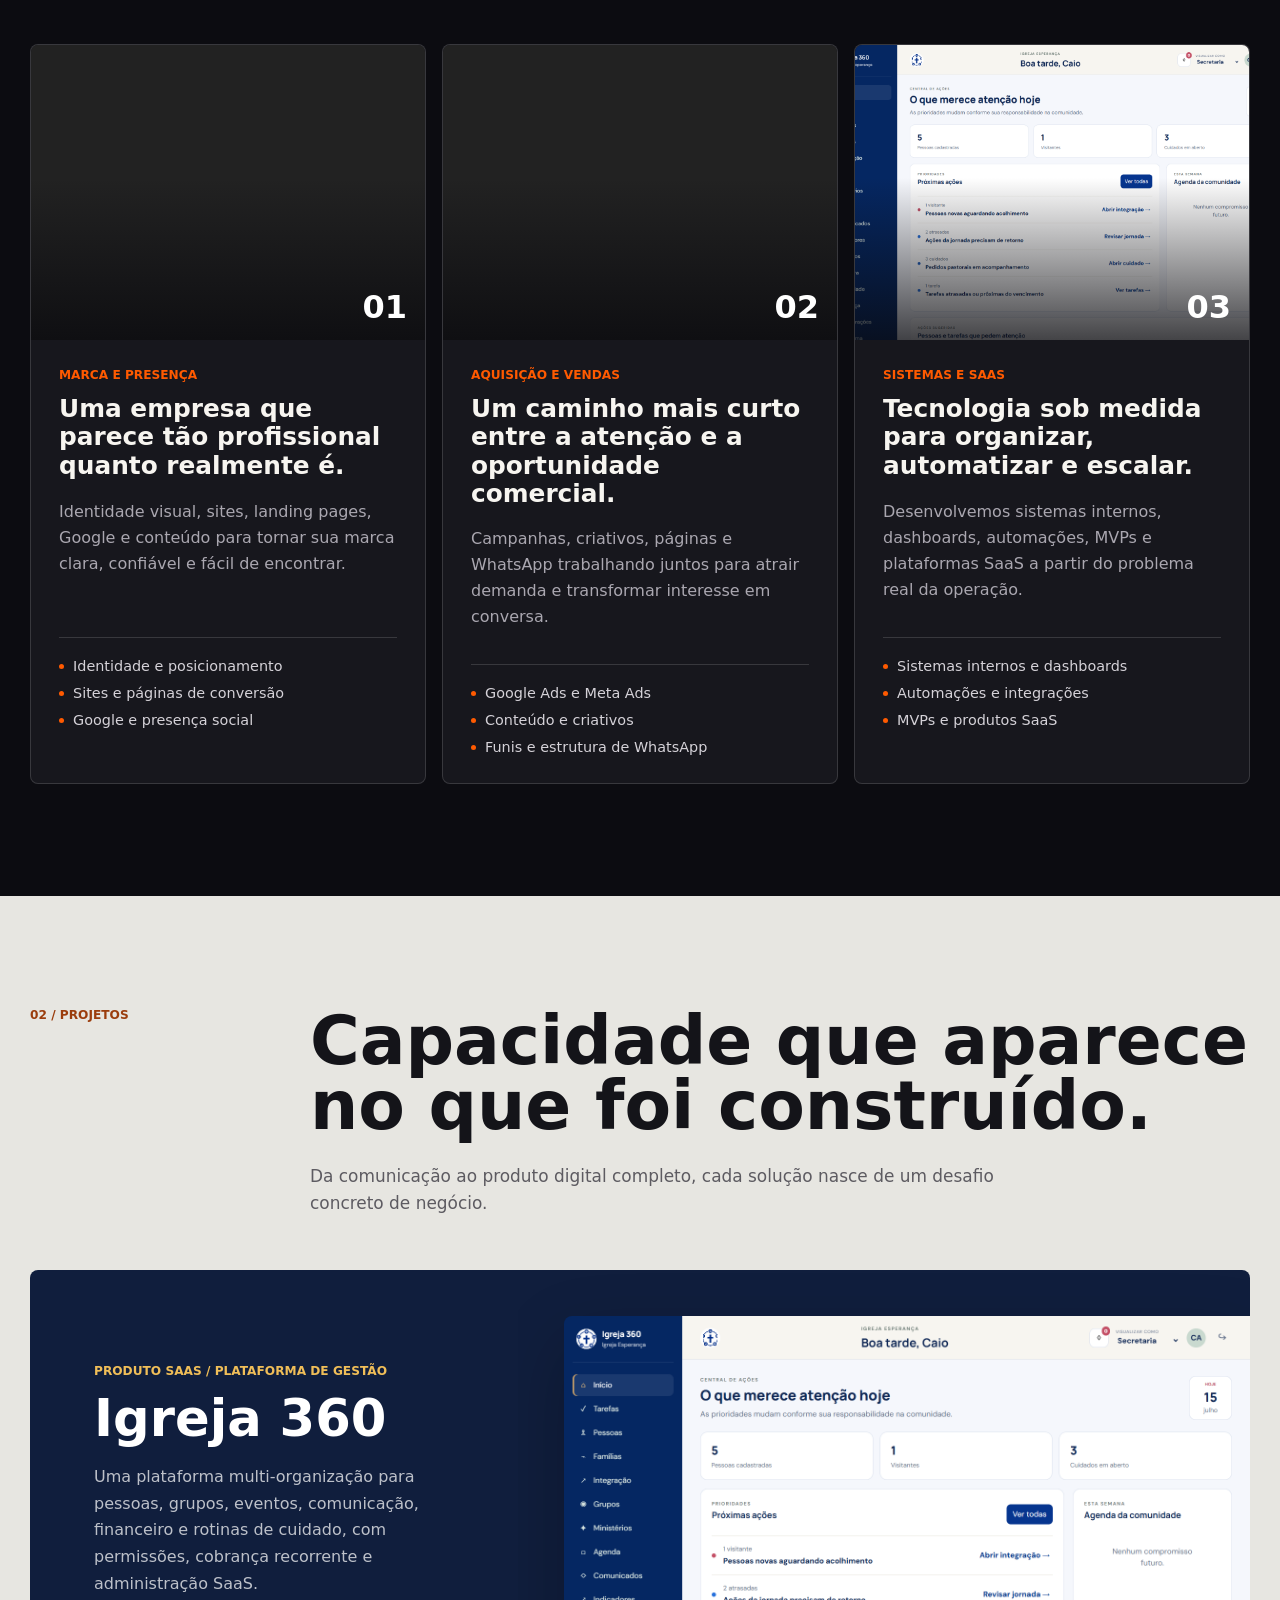
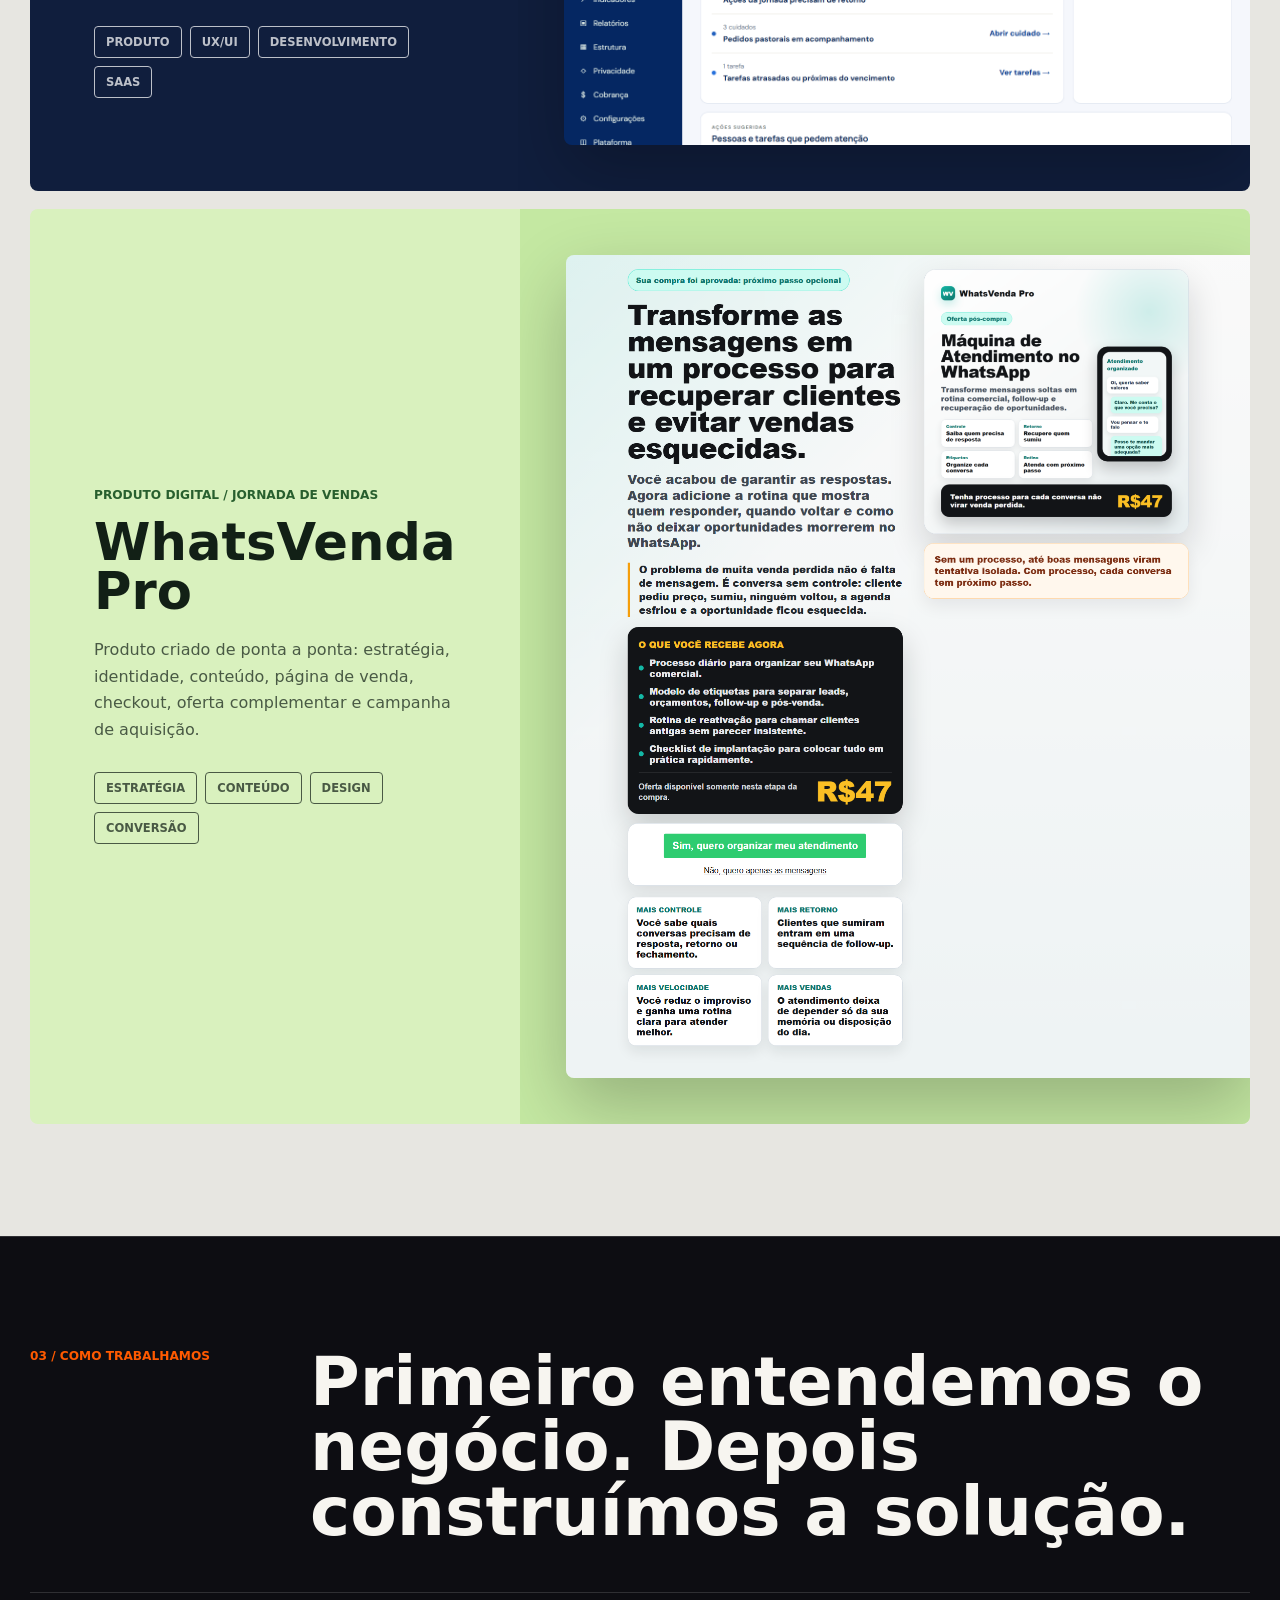
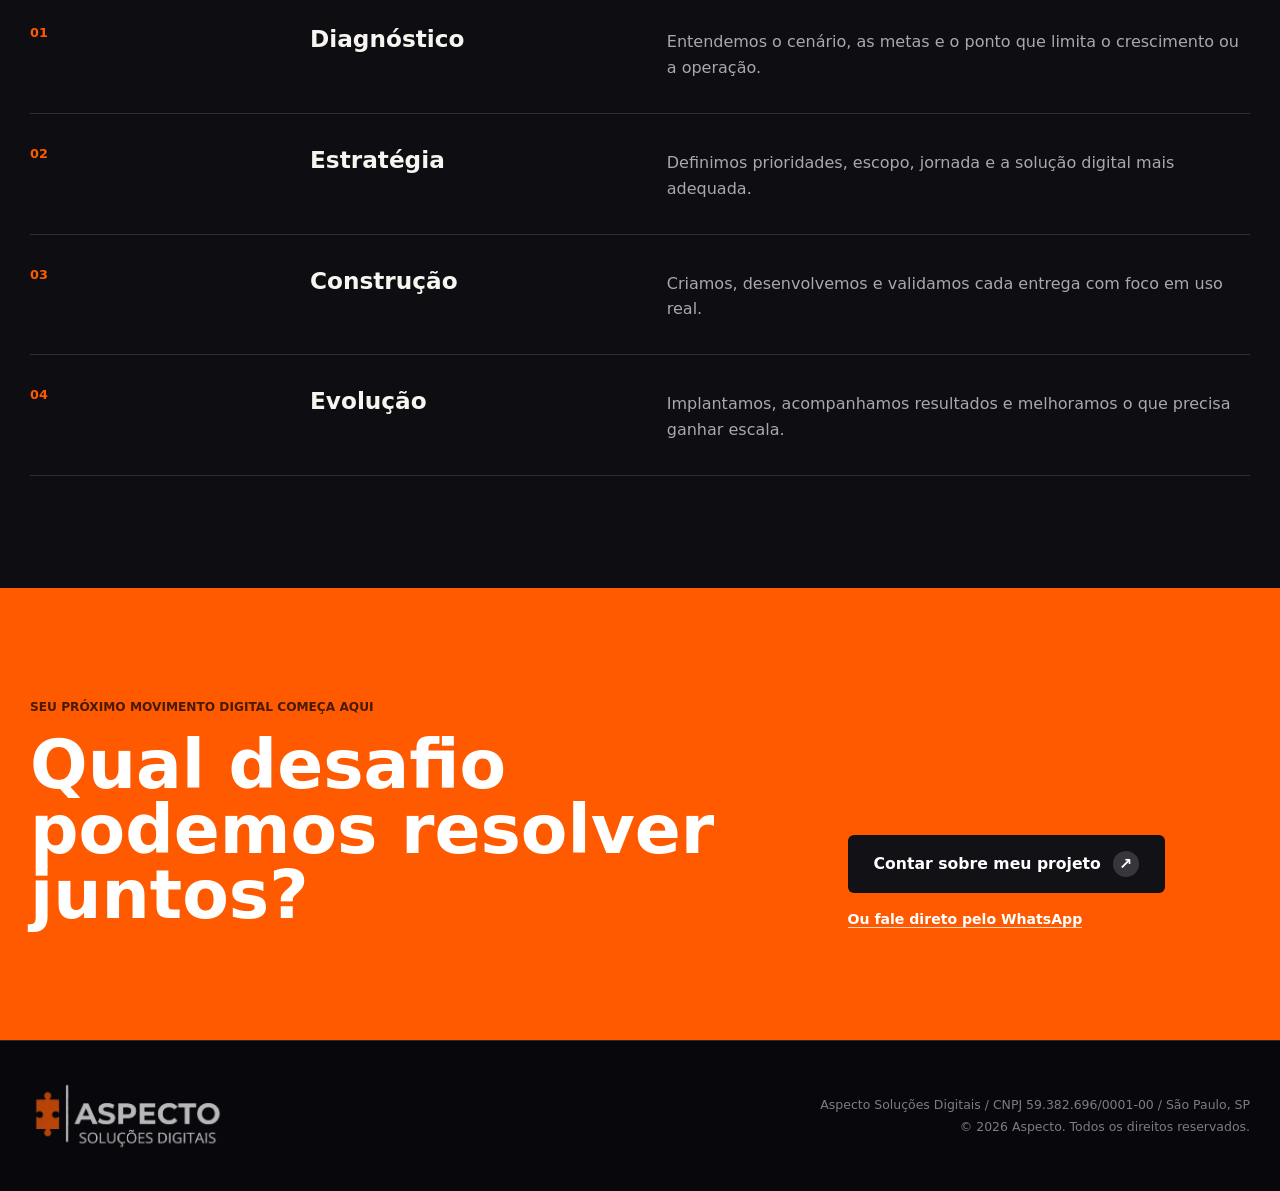
==== commit 44c5bb40: "Reposiciona site para solucoes digitais e SaaS" ====
--- a/index.html
+++ b/index.html
@@ -1,318 +1,156 @@
 <!doctype html>
 <html lang="pt-BR">
-  <head>
-    <meta charset="utf-8" />
-    <meta name="viewport" content="width=device-width, initial-scale=1" />
-    <meta name="theme-color" content="#0b0b14" />
-    <title>Aspecto Soluções Digitais | Diagnóstico digital</title>
-    <meta
-      name="description"
-      content="Descubra em 2 minutos a estrutura digital ideal para sua empresa aparecer melhor, receber mais contatos e vender pela internet."
-    />
-    <meta property="og:type" content="website" />
-    <meta property="og:title" content="Aspecto Soluções Digitais | Diagnóstico digital" />
-    <meta
-      property="og:description"
-      content="Descubra em 2 minutos a estrutura digital ideal para sua empresa aparecer melhor, receber mais contatos e vender pela internet."
-    />
-    <meta property="og:image" content="/assets/og-image-aspecto-logo.png" />
-    <meta property="og:image:width" content="1200" />
-    <meta property="og:image:height" content="630" />
-    <meta property="og:image:alt" content="Logo da Aspecto Soluções Digitais" />
-    <meta name="twitter:card" content="summary_large_image" />
-    <meta name="twitter:title" content="Aspecto Soluções Digitais | Diagnóstico digital" />
-    <meta
-      name="twitter:description"
-      content="Descubra em 2 minutos a estrutura digital ideal para sua empresa aparecer melhor, receber mais contatos e vender pela internet."
-    />
-    <meta name="twitter:image" content="/assets/og-image-aspecto-logo.png" />
-    <link rel="icon" href="/favicon.ico" sizes="any" />
-    <link rel="icon" type="image/png" sizes="16x16" href="/assets/favicon-16.png" />
-    <link rel="icon" type="image/png" sizes="32x32" href="/assets/favicon-32.png" />
-    <link rel="apple-touch-icon" sizes="180x180" href="/assets/apple-touch-icon.png" />
-    <link rel="shortcut icon" href="/favicon.ico" />
-    <link rel="stylesheet" href="styles.css" />
-  </head>
-  <body>
-    <div class="backdrop" aria-hidden="true">
-      <div class="bg-grid"></div>
-      <div class="bg-glow bg-glow-a"></div>
-      <div class="bg-glow bg-glow-b"></div>
-      <div class="grain"></div>
-    </div>
+<head>
+  <meta charset="utf-8" />
+  <meta name="viewport" content="width=device-width, initial-scale=1" />
+  <meta name="theme-color" content="#09090d" />
+  <title>Aspecto Soluções Digitais | Estratégia, comunicação e tecnologia</title>
+  <meta name="description" content="A Aspecto cria marcas, sites, campanhas, automações e sistemas sob medida para empresas aparecerem, venderem e operarem melhor." />
+  <meta property="og:type" content="website" />
+  <meta property="og:title" content="Aspecto Soluções Digitais" />
+  <meta property="og:description" content="Estrutura digital para sua empresa aparecer, vender e operar melhor." />
+  <meta property="og:image" content="/assets/og-image-aspecto-logo.png" />
+  <meta property="og:image:width" content="1200" />
+  <meta property="og:image:height" content="630" />
+  <meta property="og:image:alt" content="Logo da Aspecto Soluções Digitais" />
+  <meta name="twitter:card" content="summary_large_image" />
+  <meta name="twitter:title" content="Aspecto Soluções Digitais" />
+  <meta name="twitter:description" content="Estrutura digital para sua empresa aparecer, vender e operar melhor." />
+  <meta name="twitter:image" content="/assets/og-image-aspecto-logo.png" />
+  <link rel="icon" href="/favicon.ico" sizes="any" />
+  <link rel="icon" type="image/png" sizes="16x16" href="/assets/favicon-16.png" />
+  <link rel="icon" type="image/png" sizes="32x32" href="/assets/favicon-32.png" />
+  <link rel="apple-touch-icon" sizes="180x180" href="/assets/apple-touch-icon.png" />
+  <link rel="stylesheet" href="styles.css" />
+</head>
+<body>
+  <div class="backdrop" aria-hidden="true"><div class="bg-grid"></div><div class="grain"></div></div>
+  <main class="container">
+    <section class="screen active" id="screen-intro">
+      <header class="site-header">
+        <a class="brand" href="#inicio" aria-label="Aspecto - início"><img src="assets/logo-aspecto-transparente-cortada.png" alt="Aspecto Soluções Digitais" /></a>
+        <nav class="main-nav" aria-label="Navegação principal">
+          <a href="#solucoes">Soluções</a><a href="#projetos">Projetos</a><a href="#metodo">Como trabalhamos</a>
+        </nav>
+        <button class="header-cta js-start-quiz" type="button">Falar sobre um projeto</button>
+      </header>
 
-    <main class="container">
-      <section class="screen active" id="screen-intro">
-        <div class="intro-hero">
-          <svg class="streaks" aria-hidden="true" viewBox="0 0 1400 520" preserveAspectRatio="none">
-            <path d="M-70 430 Q280 250 620 335 T1480 360" />
-            <path d="M-90 485 Q260 330 580 385 T1430 420" />
-            <path d="M50 382 Q360 198 710 288 T1490 306" />
-            <path d="M-120 350 Q340 155 760 250 T1510 265" />
-          </svg>
-
-          <span class="bubble bubble-left" aria-hidden="true">
-            <span class="bubble-icon">✦</span>
-            <span class="bubble-content">
-              <span class="bubble-text">Presença</span>
-              <span class="bubble-sub">Google, site e redes alinhados</span>
-            </span>
-          </span>
-
-          <span class="bubble bubble-right" aria-hidden="true">
-            <span class="bubble-icon">↗</span>
-            <span class="bubble-content">
-              <span class="bubble-text">Conversão</span>
-              <span class="bubble-sub">Mais clientes chegando até você</span>
-            </span>
-          </span>
-
-          <h1 class="intro-title">
-            <span class="title-word">Presença</span>
-            <span class="selected-word">
-              <span class="select-line line-top"></span>
-              <span class="select-line line-right"></span>
-              <span class="select-line line-bottom"></span>
-              <span class="select-line line-left"></span>
-              <span class="select-handle handle-tl"></span>
-              <span class="select-handle handle-tr"></span>
-              <span class="select-handle handle-bl"></span>
-              <span class="select-handle handle-br"></span>
-              <span class="selected-text">Digital</span>
-            </span>
-            <br />
-            <span class="title-word">que vende</span>
-            <span class="title-word">todos os dias</span>
-          </h1>
-
-          <p class="intro-subtitle">
-            Descubra em 2 minutos qual estrutura sua empresa precisa para aparecer melhor,
-            receber contatos qualificados e transformar internet em oportunidade comercial.
-          </p>
-
-          <button class="btn btn-primary btn-large js-start-quiz" id="startBtn">
-            <span>Calcular investimento ideal</span>
-            <span class="btn-arrow" aria-hidden="true">↗</span>
-          </button>
-
-          <ul class="intro-bullets">
-            <li><span></span>Site, Google, redes e anúncios no mesmo plano</li>
-            <li><span></span>Estratégia para empresas locais e prestadores</li>
-            <li><span></span>Atendimento direto com Caio, fundador da Aspecto</li>
-          </ul>
+      <section class="hero" id="inicio">
+        <div class="hero-media" aria-hidden="true"><video src="assets/video-site.mp4" autoplay muted loop playsinline></video></div>
+        <div class="hero-overlay" aria-hidden="true"></div>
+        <div class="hero-content content-width">
+          <p class="eyebrow">Estratégia / Comunicação / Tecnologia</p>
+          <h1>Estrutura digital para sua empresa <span>aparecer, vender e operar melhor.</span></h1>
+          <p class="hero-copy">A Aspecto transforma desafios de negócio em marcas, experiências digitais, campanhas e sistemas sob medida que funcionam de verdade.</p>
+          <div class="hero-actions">
+            <button class="btn btn-primary btn-large js-start-quiz" type="button"><span>Falar sobre meu projeto</span><span class="btn-arrow" aria-hidden="true">&nearr;</span></button>
+            <a class="btn btn-secondary btn-large" href="#projetos">Ver projetos</a>
+          </div>
+          <ul class="hero-signals"><li>Marca e presença</li><li>Aquisição e vendas</li><li>Sistemas e SaaS</li></ul>
         </div>
-
-        <section class="clients" id="clients">
-          <div class="clients-label">Empresas que escolheram a Aspecto</div>
-          <div class="clients-marquee">
-            <div class="clients-track">
-              <span class="logo-card logo-luciana"><img src="assets/logo-luciana-transparent.png" alt="Luciana Ramos" /></span>
-              <span class="logo-card logo-arlete"><img src="assets/logo-arlete-transparent.png" alt="Arlete Pires" /></span>
-              <span class="logo-card logo-barkon"><img src="assets/logo-barkon-transparent.png" alt="Barkon" /></span>
-              <span class="logo-card logo-bethel"><img src="assets/logo-bethel-transparent.png" alt="Bethel School" /></span>
-              <span class="logo-card logo-maison"><img src="assets/logo-maison-transparent.png" alt="Maison Bella Vista" /></span>
-              <span class="logo-card logo-em-prosa"><img src="assets/logo-em-prosa-transparent.png" alt="Editora Em Prosa e Verso" /></span>
-              <span class="logo-card logo-oceano"><img src="assets/logo-oceano-transparent.png" alt="Oceano Brasil" /></span>
-              <span class="logo-card logo-braum"><img src="assets/logo-braum-transparent.png" alt="Lojas Braum" /></span>
-              <span class="logo-card logo-4kza"><img src="assets/logo-4kza-transparent.png" alt="4KZA Negócios Imobiliários" /></span>
-              <span class="logo-card logo-luciana"><img src="assets/logo-luciana-transparent.png" alt="" aria-hidden="true" /></span>
-              <span class="logo-card logo-arlete"><img src="assets/logo-arlete-transparent.png" alt="" aria-hidden="true" /></span>
-              <span class="logo-card logo-barkon"><img src="assets/logo-barkon-transparent.png" alt="" aria-hidden="true" /></span>
-              <span class="logo-card logo-bethel"><img src="assets/logo-bethel-transparent.png" alt="" aria-hidden="true" /></span>
-              <span class="logo-card logo-maison"><img src="assets/logo-maison-transparent.png" alt="" aria-hidden="true" /></span>
-              <span class="logo-card logo-em-prosa"><img src="assets/logo-em-prosa-transparent.png" alt="" aria-hidden="true" /></span>
-              <span class="logo-card logo-oceano"><img src="assets/logo-oceano-transparent.png" alt="" aria-hidden="true" /></span>
-              <span class="logo-card logo-braum"><img src="assets/logo-braum-transparent.png" alt="" aria-hidden="true" /></span>
-              <span class="logo-card logo-4kza"><img src="assets/logo-4kza-transparent.png" alt="" aria-hidden="true" /></span>
-            </div>
-          </div>
-        </section>
-
-        <section class="proof">
-          <header class="proof-header">
-            <p>O que a Aspecto entrega</p>
-            <h2>Um sistema digital completo para a empresa ser encontrada, lembrada e chamada.</h2>
-          </header>
-
-          <div class="proof-grid">
-            <article class="proof-card">
-              <video src="assets/video-site.mp4" autoplay muted loop playsinline></video>
-              <div>
-                <span>Site e landing pages</span>
-                <h3>Páginas feitas para converter visitantes em oportunidades.</h3>
-              </div>
-            </article>
-            <article class="proof-card">
-              <video src="assets/video-social.mp4" autoplay muted loop playsinline></video>
-              <div>
-                <span>Conteúdo e autoridade</span>
-                <h3>Posts, criativos e provas visuais para manter a marca ativa.</h3>
-              </div>
-            </article>
-            <article class="proof-card">
-              <video src="assets/video-analytics.mp4" autoplay muted loop playsinline></video>
-              <div>
-                <span>Google e anúncios</span>
-                <h3>Presença local e campanhas para captar demanda real.</h3>
-              </div>
-            </article>
-          </div>
-
-          <div class="proof-cta">
-            <button class="btn btn-primary btn-large js-start-quiz">
-              <span>Calcular investimento ideal</span>
-              <span class="btn-arrow" aria-hidden="true">↗</span>
-            </button>
-          </div>
-        </section>
+        <a class="scroll-cue" href="#solucoes">Conheça as soluções <span>&darr;</span></a>
       </section>
 
-      <section class="screen" id="screen-quiz">
-        <button class="home-button" id="homeButton" type="button">← Home</button>
-        <div class="progress-wrap">
-          <div class="progress-info">
-            <span id="progressLabel">Pergunta 1 de 5</span>
-            <span id="progressPercent">20%</span>
-          </div>
-          <div class="progress-bar"><div class="progress-fill" id="progressFill"></div></div>
-        </div>
+      <section class="clients" aria-label="Clientes da Aspecto">
+        <div class="clients-label">Empresas que já escolheram a Aspecto</div>
+        <div class="clients-marquee"><div class="clients-track">
+          <span class="logo-card"><img src="assets/logo-luciana-transparent.png" alt="Luciana Ramos" /></span>
+          <span class="logo-card"><img src="assets/logo-arlete-transparent.png" alt="Arlete Pires" /></span>
+          <span class="logo-card"><img src="assets/logo-barkon-transparent.png" alt="Barkon" /></span>
+          <span class="logo-card"><img src="assets/logo-bethel-transparent.png" alt="Bethel School" /></span>
+          <span class="logo-card"><img src="assets/logo-maison-transparent.png" alt="Maison Bella Vista" /></span>
+          <span class="logo-card"><img src="assets/logo-em-prosa-transparent.png" alt="Editora Em Prosa e Verso" /></span>
+          <span class="logo-card"><img src="assets/logo-oceano-transparent.png" alt="Oceano Brasil" /></span>
+          <span class="logo-card"><img src="assets/logo-braum-transparent.png" alt="Lojas Braum" /></span>
+          <span class="logo-card"><img src="assets/logo-4kza-transparent.png" alt="4KZA Negócios Imobiliários" /></span>
+          <span class="logo-card"><img src="assets/logo-luciana-transparent.png" alt="" /></span>
+          <span class="logo-card"><img src="assets/logo-arlete-transparent.png" alt="" /></span>
+          <span class="logo-card"><img src="assets/logo-barkon-transparent.png" alt="" /></span>
+          <span class="logo-card"><img src="assets/logo-bethel-transparent.png" alt="" /></span>
+          <span class="logo-card"><img src="assets/logo-maison-transparent.png" alt="" /></span>
+          <span class="logo-card"><img src="assets/logo-em-prosa-transparent.png" alt="" /></span>
+          <span class="logo-card"><img src="assets/logo-oceano-transparent.png" alt="" /></span>
+          <span class="logo-card"><img src="assets/logo-braum-transparent.png" alt="" /></span>
+          <span class="logo-card"><img src="assets/logo-4kza-transparent.png" alt="" /></span>
+        </div></div>
+      </section>
 
-        <div class="quiz-card">
-          <div class="step active" data-step="1">
-            <div class="step-eyebrow">PERGUNTA 1</div>
-            <h2 class="step-title">Qual é o nome da sua empresa?</h2>
-            <p class="step-help">Pode ser o nome fantasia ou como ela é conhecida pelo cliente.</p>
-            <input type="text" class="input" id="q-empresa" placeholder="Ex.: Clínica Nova Saúde" autocomplete="off" />
-            <div class="step-actions">
-              <button class="btn btn-primary btn-next" data-go="2">Continuar <span>→</span></button>
-            </div>
-          </div>
-
-          <div class="step" data-step="2">
-            <div class="step-eyebrow">PERGUNTA 2</div>
-            <h2 class="step-title">Como está sua presença digital hoje?</h2>
-            <p class="step-help">Escolha a opção que mais parece com o momento atual.</p>
-            <div class="options" data-name="presenca">
-              <button type="button" class="option" data-value="Ainda não tenho site nem canais organizados">
-                <span class="option-num">01</span>
-                <span class="option-text"><strong>Quase do zero</strong><small>Não tenho site nem canais organizados</small></span>
-                <span class="option-check"></span>
-              </button>
-              <button type="button" class="option" data-value="Tenho redes sociais, mas publico pouco">
-                <span class="option-num">02</span>
-                <span class="option-text"><strong>Redes paradas</strong><small>Tenho Instagram/Facebook, mas sem constância</small></span>
-                <span class="option-check"></span>
-              </button>
-              <button type="button" class="option" data-value="Tenho site, mas ele não gera contatos">
-                <span class="option-num">03</span>
-                <span class="option-text"><strong>Site sem resultado</strong><small>Existe, mas não vira orçamento</small></span>
-                <span class="option-check"></span>
-              </button>
-              <button type="button" class="option" data-value="Tenho tudo, mas preciso melhorar vendas">
-                <span class="option-num">04</span>
-                <span class="option-text"><strong>Quero escalar</strong><small>Já tenho canais e quero mais leads</small></span>
-                <span class="option-check"></span>
-              </button>
-            </div>
-            <div class="step-actions">
-              <button class="btn btn-ghost" data-go="1">← Voltar</button>
-              <button class="btn btn-primary btn-next" data-go="3">Continuar <span>→</span></button>
-            </div>
-          </div>
-
-          <div class="step" data-step="3">
-            <div class="step-eyebrow">PERGUNTA 3</div>
-            <h2 class="step-title">Qual é o segmento da empresa?</h2>
-            <p class="step-help">Isso ajuda a comparar com concorrentes certos e sugerir uma oferta melhor.</p>
-            <input type="text" class="input" id="q-nicho" placeholder="Ex.: estética, construção, escola, loja, pet shop..." autocomplete="off" />
-            <div class="step-actions">
-              <button class="btn btn-ghost" data-go="2">← Voltar</button>
-              <button class="btn btn-primary btn-next" data-go="4">Continuar <span>→</span></button>
-            </div>
-          </div>
-
-          <div class="step" data-step="4">
-            <div class="step-eyebrow">PERGUNTA 4</div>
-            <h2 class="step-title">Quem são seus principais concorrentes?</h2>
-            <p class="step-help">Pode mandar nomes, sites ou perfis. Se não souber, escreva “não sei”.</p>
-            <textarea class="input textarea" id="q-concorrentes" rows="4" placeholder="Ex.: Concorrente A, @concorrenteB, site.com.br"></textarea>
-            <div class="step-actions">
-              <button class="btn btn-ghost" data-go="3">← Voltar</button>
-              <button class="btn btn-primary btn-next" data-go="5">Continuar <span>→</span></button>
-            </div>
-          </div>
-
-          <div class="step" data-step="5">
-            <div class="step-eyebrow">ÚLTIMA PERGUNTA</div>
-            <h2 class="step-title">O que você quer conquistar primeiro?</h2>
-            <p class="step-help">Marque quantas opções quiser.</p>
-            <div class="options multi" data-name="objetivos">
-              <button type="button" class="option" data-value="Receber mais mensagens no WhatsApp">
-                <span class="option-num">01</span>
-                <span class="option-text"><strong>Mais WhatsApp</strong><small>Transformar visita em conversa</small></span>
-                <span class="option-check"></span>
-              </button>
-              <button type="button" class="option" data-value="Aparecer melhor no Google">
-                <span class="option-num">02</span>
-                <span class="option-text"><strong>Mais Google</strong><small>Ser encontrado por quem procura</small></span>
-                <span class="option-check"></span>
-              </button>
-              <button type="button" class="option" data-value="Rodar anúncios">
-                <span class="option-num">03</span>
-                <span class="option-text"><strong>Anúncios</strong><small>Captar demanda com campanha</small></span>
-                <span class="option-check"></span>
-              </button>
-              <button type="button" class="option" data-value="Passar mais profissionalismo">
-                <span class="option-num">04</span>
-                <span class="option-text"><strong>Autoridade</strong><small>Melhorar imagem e confiança</small></span>
-                <span class="option-check"></span>
-              </button>
-              <button type="button" class="option" data-value="Organizar toda a presença digital">
-                <span class="option-num">05</span>
-                <span class="option-text"><strong>Organização completa</strong><small>Site, redes, Google e rotina</small></span>
-                <span class="option-check"></span>
-              </button>
-            </div>
-            <div class="step-actions">
-              <button class="btn btn-ghost" data-go="4">← Voltar</button>
-              <button class="btn btn-primary btn-next" id="finishBtn">Gerar análise <span>→</span></button>
-            </div>
-          </div>
+      <section class="statement section-pad" id="solucoes">
+        <div class="content-width statement-grid">
+          <p class="section-index">01 / O que fazemos</p>
+          <div><h2>Da presença digital ao sistema que move a operação.</h2><p>Não entregamos peças isoladas. Conectamos estratégia, comunicação e tecnologia para construir a estrutura que cada fase do negócio exige.</p></div>
         </div>
       </section>
 
-      <section class="screen" id="screen-loading">
-        <div class="loading-wrap">
-          <div class="spinner"></div>
-          <h2 class="loading-title">Analisando suas respostas...</h2>
-          <p class="loading-text" id="loadingText">Preparando um diagnóstico inicial para sua empresa</p>
-        </div>
-      </section>
+      <section class="solutions section-pad section-border"><div class="content-width"><div class="solution-grid">
+        <article class="solution-card">
+          <div class="solution-media"><video src="assets/video-site.mp4" autoplay muted loop playsinline></video><span class="solution-number">01</span></div>
+          <div class="solution-body"><p class="card-kicker">Marca e presença</p><h3>Uma empresa que parece tão profissional quanto realmente é.</h3><p>Identidade visual, sites, landing pages, Google e conteúdo para tornar sua marca clara, confiável e fácil de encontrar.</p><ul><li>Identidade e posicionamento</li><li>Sites e páginas de conversão</li><li>Google e presença social</li></ul></div>
+        </article>
+        <article class="solution-card">
+          <div class="solution-media"><video src="assets/video-analytics.mp4" autoplay muted loop playsinline></video><span class="solution-number">02</span></div>
+          <div class="solution-body"><p class="card-kicker">Aquisição e vendas</p><h3>Um caminho mais curto entre a atenção e a oportunidade comercial.</h3><p>Campanhas, criativos, páginas e WhatsApp trabalhando juntos para atrair demanda e transformar interesse em conversa.</p><ul><li>Google Ads e Meta Ads</li><li>Conteúdo e criativos</li><li>Funis e estrutura de WhatsApp</li></ul></div>
+        </article>
+        <article class="solution-card">
+          <div class="solution-media"><img src="assets/igreja-360-painel.png" alt="Painel de um sistema SaaS desenvolvido pela Aspecto" /><span class="solution-number">03</span></div>
+          <div class="solution-body"><p class="card-kicker">Sistemas e SaaS</p><h3>Tecnologia sob medida para organizar, automatizar e escalar.</h3><p>Desenvolvemos sistemas internos, dashboards, automações, MVPs e plataformas SaaS a partir do problema real da operação.</p><ul><li>Sistemas internos e dashboards</li><li>Automações e integrações</li><li>MVPs e produtos SaaS</li></ul></div>
+        </article>
+      </div></div></section>
 
-      <section class="screen" id="screen-final">
-        <div class="final-wrap">
-          <p class="final-eyebrow">Diagnóstico pronto</p>
-          <h2 class="final-title">
-            Agora fale com a Aspecto<br />
-            sobre <span id="empresaNome">sua empresa</span>
-          </h2>
-          <p class="final-subtitle">
-            Clique no botão abaixo para enviar suas respostas no WhatsApp.
-            O Caio vai analisar o cenário e sugerir os primeiros ajustes.
-          </p>
-          <button class="btn btn-primary btn-large" id="finalWhatsBtn">
-            <span>Calcular investimento ideal</span>
-            <span class="btn-arrow" aria-hidden="true">↗</span>
-          </button>
-        </div>
-      </section>
-    </main>
+      <section class="projects section-pad" id="projetos"><div class="content-width">
+        <header class="section-heading"><p class="section-index">02 / Projetos</p><div><h2>Capacidade que aparece no que foi construído.</h2><p>Da comunicação ao produto digital completo, cada solução nasce de um desafio concreto de negócio.</p></div></header>
+        <article class="case-study case-dark">
+          <div class="case-copy"><p class="card-kicker">Produto SaaS / Plataforma de gestão</p><h3>Igreja 360</h3><p>Uma plataforma multi-organização para pessoas, grupos, eventos, comunicação, financeiro e rotinas de cuidado, com permissões, cobrança recorrente e administração SaaS.</p><div class="case-tags"><span>Produto</span><span>UX/UI</span><span>Desenvolvimento</span><span>SaaS</span></div></div>
+          <div class="case-visual"><img src="assets/igreja-360-painel.png" alt="Tela inicial da plataforma Igreja 360" /></div>
+        </article>
+        <article class="case-study case-light">
+          <div class="case-copy"><p class="card-kicker">Produto digital / Jornada de vendas</p><h3>WhatsVenda Pro</h3><p>Produto criado de ponta a ponta: estratégia, identidade, conteúdo, página de venda, checkout, oferta complementar e campanha de aquisição.</p><div class="case-tags"><span>Estratégia</span><span>Conteúdo</span><span>Design</span><span>Conversão</span></div></div>
+          <div class="case-visual product-preview"><img src="assets/preview-upsell-whatsvenda.png" alt="Página do produto digital WhatsVenda Pro" /></div>
+        </article>
+      </div></section>
 
-    <footer class="site-footer">
-      <p>Aspecto Soluções Digitais • CNPJ 59.382.696/0001-00 • São Paulo/SP</p>
-      <p>© <span id="year"></span> Aspecto. Todos os direitos reservados.</p>
-    </footer>
+      <section class="method section-pad section-border" id="metodo"><div class="content-width">
+        <header class="section-heading compact"><p class="section-index">03 / Como trabalhamos</p><h2>Primeiro entendemos o negócio. Depois construímos a solução.</h2></header>
+        <ol class="method-list">
+          <li><span>01</span><div><h3>Diagnóstico</h3><p>Entendemos o cenário, as metas e o ponto que limita o crescimento ou a operação.</p></div></li>
+          <li><span>02</span><div><h3>Estratégia</h3><p>Definimos prioridades, escopo, jornada e a solução digital mais adequada.</p></div></li>
+          <li><span>03</span><div><h3>Construção</h3><p>Criamos, desenvolvemos e validamos cada entrega com foco em uso real.</p></div></li>
+          <li><span>04</span><div><h3>Evolução</h3><p>Implantamos, acompanhamos resultados e melhoramos o que precisa ganhar escala.</p></div></li>
+        </ol>
+      </div></section>
 
-    <script src="script.js"></script>
-  </body>
+      <section class="cta-band section-pad"><div class="content-width cta-grid">
+        <div><p class="eyebrow">Seu próximo movimento digital começa aqui</p><h2>Qual desafio podemos resolver juntos?</h2></div>
+        <div class="cta-actions"><button class="btn btn-primary btn-large js-start-quiz" type="button"><span>Contar sobre meu projeto</span><span class="btn-arrow">&nearr;</span></button><a class="whatsapp-link" href="https://wa.me/5511975362312" target="_blank" rel="noreferrer">Ou fale direto pelo WhatsApp</a></div>
+      </div></section>
+    </section>
+
+    <section class="screen" id="screen-quiz">
+      <button class="home-button" id="homeButton" type="button">&larr; Voltar ao site</button>
+      <div class="progress-wrap"><div class="progress-info"><span id="progressLabel">Pergunta 1 de 5</span><span id="progressPercent">20%</span></div><div class="progress-bar"><div class="progress-fill" id="progressFill"></div></div></div>
+      <div class="quiz-card">
+        <div class="step active" data-step="1"><div class="step-eyebrow">PERGUNTA 1</div><h2 class="step-title">Qual é o nome da sua empresa ou projeto?</h2><p class="step-help">Pode ser o nome fantasia, produto ou como o negócio é conhecido.</p><input type="text" class="input" id="q-empresa" placeholder="Ex.: Empresa Nova" autocomplete="off" /><div class="step-actions"><button class="btn btn-primary" data-go="2">Continuar <span>&rarr;</span></button></div></div>
+        <div class="step" data-step="2"><div class="step-eyebrow">PERGUNTA 2</div><h2 class="step-title">Que tipo de solução você procura?</h2><p class="step-help">Escolha o caminho que mais se aproxima do seu desafio.</p><div class="options" data-name="solucao">
+          <button type="button" class="option" data-value="Marca, site ou presença digital"><span class="option-num">01</span><span class="option-text"><strong>Marca e presença</strong><small>Identidade, site, Google ou redes sociais</small></span><span class="option-check"></span></button>
+          <button type="button" class="option" data-value="Aquisição, campanhas ou vendas"><span class="option-num">02</span><span class="option-text"><strong>Aquisição e vendas</strong><small>Campanhas, landing pages, conteúdo ou WhatsApp</small></span><span class="option-check"></span></button>
+          <button type="button" class="option" data-value="Sistema, automação ou dashboard"><span class="option-num">03</span><span class="option-text"><strong>Sistema ou automação</strong><small>Organizar e melhorar uma operação existente</small></span><span class="option-check"></span></button>
+          <button type="button" class="option" data-value="MVP ou produto SaaS"><span class="option-num">04</span><span class="option-text"><strong>MVP ou SaaS</strong><small>Validar e desenvolver uma ideia de produto</small></span><span class="option-check"></span></button>
+          <button type="button" class="option" data-value="Preciso de um diagnóstico"><span class="option-num">05</span><span class="option-text"><strong>Preciso de um diagnóstico</strong><small>Quero ajuda para definir o melhor caminho</small></span><span class="option-check"></span></button>
+        </div><div class="step-actions"><button class="btn btn-ghost" data-go="1">&larr; Voltar</button><button class="btn btn-primary" data-go="3">Continuar <span>&rarr;</span></button></div></div>
+        <div class="step" data-step="3"><div class="step-eyebrow">PERGUNTA 3</div><h2 class="step-title">Qual é o segmento da empresa?</h2><p class="step-help">Isso nos ajuda a entender o contexto e as particularidades da operação.</p><input type="text" class="input" id="q-nicho" placeholder="Ex.: indústria, serviços, varejo, educação..." autocomplete="off" /><div class="step-actions"><button class="btn btn-ghost" data-go="2">&larr; Voltar</button><button class="btn btn-primary" data-go="4">Continuar <span>&rarr;</span></button></div></div>
+        <div class="step" data-step="4"><div class="step-eyebrow">PERGUNTA 4</div><h2 class="step-title">Conte brevemente o desafio atual.</h2><p class="step-help">O que hoje toma tempo, trava vendas ou impede o projeto de avançar?</p><textarea class="input textarea" id="q-desafio" rows="4" placeholder="Ex.: controlamos pedidos em planilhas e precisamos centralizar a operação..."></textarea><div class="step-actions"><button class="btn btn-ghost" data-go="3">&larr; Voltar</button><button class="btn btn-primary" data-go="5">Continuar <span>&rarr;</span></button></div></div>
+        <div class="step" data-step="5"><div class="step-eyebrow">ÚLTIMA PERGUNTA</div><h2 class="step-title">O que você quer conquistar primeiro?</h2><p class="step-help">Marque quantas opções fizerem sentido.</p><div class="options multi" data-name="objetivos">
+          <button type="button" class="option" data-value="Fortalecer a marca e passar mais confiança"><span class="option-num">01</span><span class="option-text"><strong>Fortalecer a marca</strong><small>Transmitir mais valor e confiança</small></span><span class="option-check"></span></button>
+          <button type="button" class="option" data-value="Gerar mais oportunidades comerciais"><span class="option-num">02</span><span class="option-text"><strong>Gerar oportunidades</strong><small>Atrair demanda e melhorar a conversão</small></span><span class="option-check"></span></button>
+          <button type="button" class="option" data-value="Organizar ou automatizar processos"><span class="option-num">03</span><span class="option-text"><strong>Organizar a operação</strong><small>Reduzir planilhas, retrabalho e tarefas manuais</small></span><span class="option-check"></span></button>
+          <button type="button" class="option" data-value="Criar e validar um produto digital"><span class="option-num">04</span><span class="option-text"><strong>Criar um produto</strong><small>Tirar uma ideia de sistema ou SaaS do papel</small></span><span class="option-check"></span></button>
+        </div><div class="step-actions"><button class="btn btn-ghost" data-go="4">&larr; Voltar</button><button class="btn btn-primary" id="finishBtn">Enviar para análise <span>&nearr;</span></button></div></div>
+      </div>
+    </section>
+    <section class="screen" id="screen-loading"><div class="loading-wrap"><div class="spinner"></div><h2 class="loading-title">Analisando suas respostas...</h2><p class="loading-text">Preparando um diagnóstico inicial para sua empresa</p></div></section>
+    <section class="screen" id="screen-final"><div class="final-wrap"><p class="final-eyebrow">Diagnóstico pronto</p><h2 class="final-title">Agora fale com a Aspecto sobre <span id="empresaNome">seu projeto</span></h2><p class="final-subtitle">Envie as respostas pelo WhatsApp para receber uma análise inicial.</p><button class="btn btn-primary btn-large" id="finalWhatsBtn"><span>Enviar pelo WhatsApp</span><span class="btn-arrow">&nearr;</span></button></div></section>
+  </main>
+  <footer class="site-footer"><img src="assets/logo-aspecto-transparente-cortada.png" alt="Aspecto Soluções Digitais" /><div><p>Aspecto Soluções Digitais / CNPJ 59.382.696/0001-00 / São Paulo, SP</p><p>&copy; <span id="year"></span> Aspecto. Todos os direitos reservados.</p></div></footer>
+  <script src="script.js"></script>
+</body>
 </html>
--- a/styles.css
+++ b/styles.css
@@ -1,820 +1,22 @@
-:root {
-  --bg: #0b0b14;
-  --bg-2: #10111d;
-  --card: rgba(18, 19, 31, 0.86);
-  --card-solid: #151624;
-  --line: rgba(255, 255, 255, 0.13);
-  --text: #f8f5ef;
-  --muted: #a9a5b4;
-  --orange: #ff5a00;
-  --orange-2: #ff8a3d;
-  --green: #c5f04a;
-}
-
-* {
-  box-sizing: border-box;
-}
-
-html {
-  scroll-behavior: smooth;
-}
-
-body {
-  margin: 0;
-  overflow-x: hidden;
-  background: var(--bg);
-  color: var(--text);
-  font-family: Inter, ui-sans-serif, system-ui, -apple-system, BlinkMacSystemFont, "Segoe UI", sans-serif;
-}
-
-button,
-input,
-textarea {
-  font: inherit;
-}
-
-button {
-  cursor: pointer;
-}
-
-img,
-video {
-  display: block;
-  max-width: 100%;
-}
-
-.backdrop {
-  position: fixed;
-  inset: 0;
-  z-index: -1;
-  overflow: hidden;
-  background:
-    radial-gradient(circle at 20% 10%, rgba(255, 90, 0, 0.12), transparent 30%),
-    radial-gradient(circle at 90% 18%, rgba(197, 240, 74, 0.08), transparent 26%),
-    var(--bg);
-}
-
-.bg-grid {
-  position: absolute;
-  inset: 0;
-  background:
-    linear-gradient(rgba(255, 255, 255, 0.045) 1px, transparent 1px),
-    linear-gradient(90deg, rgba(255, 255, 255, 0.045) 1px, transparent 1px);
-  background-size: 72px 72px;
-  mask-image: radial-gradient(circle at 50% 0%, #000 0%, transparent 72%);
-}
-
-.bg-glow {
-  position: absolute;
-  width: 520px;
-  height: 520px;
-  border-radius: 50%;
-  filter: blur(80px);
-  opacity: 0.4;
-}
-
-.bg-glow-a {
-  left: -180px;
-  top: 140px;
-  background: rgba(255, 90, 0, 0.42);
-}
-
-.bg-glow-b {
-  right: -120px;
-  bottom: 20%;
-  background: rgba(197, 240, 74, 0.18);
-}
-
-.grain {
-  position: absolute;
-  inset: 0;
-  opacity: 0.09;
-  background-image: repeating-radial-gradient(circle at 0 0, rgba(255,255,255,.2) 0 1px, transparent 1px 4px);
-}
-
-.container {
-  min-height: 100vh;
-}
-
-.screen {
-  display: none;
-  min-height: 100vh;
-}
-
-.screen.active {
-  display: block;
-}
-
-.intro-hero {
-  position: relative;
-  min-height: 100svh;
-  display: grid;
-  place-items: center;
-  padding: 92px 18px 72px;
-  text-align: center;
-}
-
-.streaks {
-  position: absolute;
-  inset: auto -8vw 6vh;
-  width: 116vw;
-  height: 46vh;
-  pointer-events: none;
-  opacity: 0.32;
-}
-
-.streaks path {
-  fill: none;
-  stroke: var(--orange);
-  stroke-width: 2;
-  stroke-linecap: round;
-  filter: drop-shadow(0 0 16px rgba(255, 90, 0, 0.56));
-  stroke-dasharray: 10 18;
-  animation: drift 11s linear infinite;
-}
-
-.bubble {
-  position: absolute;
-  z-index: 4;
-  display: flex;
-  align-items: center;
-  gap: 12px;
-  width: min(340px, 42vw);
-  padding: 14px 16px;
-  border: 1px solid var(--line);
-  border-radius: 18px;
-  background: rgba(16, 17, 29, 0.72);
-  box-shadow: 0 22px 60px rgba(0, 0, 0, 0.22);
-  backdrop-filter: blur(16px);
-  text-align: left;
-  animation: float 5.5s ease-in-out infinite;
-}
-
-.bubble-left {
-  left: max(22px, 8vw);
-  top: auto;
-  bottom: 20%;
-}
-
-.bubble-right {
-  right: max(22px, 8vw);
-  top: auto;
-  bottom: 13%;
-  animation-delay: -2s;
-}
-
-.bubble-icon {
-  display: grid;
-  place-items: center;
-  width: 44px;
-  height: 44px;
-  flex: 0 0 auto;
-  border-radius: 14px;
-  background: linear-gradient(135deg, var(--orange), var(--orange-2));
-  color: #fff;
-  font-weight: 900;
-}
-
-.bubble-content {
-  display: grid;
-  gap: 3px;
-}
-
-.bubble-text {
-  font-weight: 900;
-}
-
-.bubble-sub {
-  color: var(--muted);
-  font-size: 0.82rem;
-}
-
-.intro-title {
-  position: relative;
-  z-index: 3;
-  max-width: 1100px;
-  margin: 0 auto 24px;
-  font-size: clamp(3.2rem, 9.2vw, 9rem);
-  line-height: 0.86;
-  letter-spacing: 0;
-}
-
-.title-word {
-  display: inline-block;
-}
-
-.selected-word {
-  position: relative;
-  display: inline-block;
-  margin: 0 0.08em;
-  padding: 0 0.08em 0.04em;
-  color: var(--orange);
-}
-
-.select-line,
-.select-handle,
-.select-cursor {
-  position: absolute;
-  pointer-events: none;
-}
-
-.select-line {
-  background: var(--orange);
-  box-shadow: 0 0 18px rgba(255, 90, 0, 0.68);
-}
-
-.line-top,
-.line-bottom {
-  left: -0.02em;
-  right: -0.02em;
-  height: 3px;
-}
-
-.line-top {
-  top: -0.03em;
-}
-
-.line-bottom {
-  bottom: -0.02em;
-}
-
-.line-left,
-.line-right {
-  top: -0.03em;
-  bottom: -0.02em;
-  width: 3px;
-}
-
-.line-left {
-  left: -0.02em;
-}
-
-.line-right {
-  right: -0.02em;
-}
-
-.select-handle {
-  width: 12px;
-  height: 12px;
-  border: 2px solid var(--orange);
-  background: var(--bg);
-}
-
-.handle-tl { left: -8px; top: -8px; }
-.handle-tr { right: -8px; top: -8px; }
-.handle-bl { left: -8px; bottom: -8px; }
-.handle-br { right: -8px; bottom: -8px; }
-
-.select-cursor {
-  right: -0.32em;
-  bottom: -0.18em;
-  color: var(--text);
-  font-size: 0.18em;
-  transform: rotate(-18deg);
-}
-
-.intro-subtitle {
-  position: relative;
-  z-index: 3;
-  max-width: 720px;
-  margin: 0 auto 32px;
-  color: var(--muted);
-  font-size: clamp(1rem, 1.45vw, 1.25rem);
-  line-height: 1.65;
-}
-
-.btn {
-  display: inline-flex;
-  align-items: center;
-  justify-content: center;
-  gap: 12px;
-  min-height: 52px;
-  padding: 0 22px;
-  border: 0;
-  border-radius: 14px;
-  font-weight: 900;
-  line-height: 1;
-}
-
-.btn-large {
-  min-height: 62px;
-  padding: 0 28px;
-  font-size: 1.02rem;
-}
-
-.btn-primary {
-  background: linear-gradient(135deg, var(--orange), var(--orange-2));
-  color: #fff;
-  box-shadow: 0 24px 58px rgba(255, 90, 0, 0.32);
-}
-
-.btn-ghost {
-  color: var(--text);
-  background: rgba(255, 255, 255, 0.06);
-  border: 1px solid var(--line);
-}
-
-.btn-arrow {
-  display: grid;
-  place-items: center;
-  width: 28px;
-  height: 28px;
-  border-radius: 50%;
-  background: rgba(255, 255, 255, 0.18);
-}
-
-.intro-bullets {
-  display: flex;
-  justify-content: center;
-  flex-wrap: wrap;
-  gap: 12px 24px;
-  margin: 26px 0 0;
-  padding: 0;
-  color: var(--muted);
-  list-style: none;
-  font-size: 0.94rem;
-}
-
-.intro-bullets li {
-  display: inline-flex;
-  align-items: center;
-  gap: 9px;
-}
-
-.intro-bullets span {
-  width: 8px;
-  height: 8px;
-  border-radius: 99px;
-  background: var(--green);
-  box-shadow: 0 0 16px rgba(197, 240, 74, 0.7);
-}
-
-.clients {
-  padding: 34px 0 82px;
-  overflow: hidden;
-}
-
-.clients-label {
-  margin-bottom: 24px;
-  text-align: center;
-  color: var(--muted);
-  font-size: 0.82rem;
-  font-weight: 800;
-  text-transform: uppercase;
-}
-
-.clients-marquee {
-  overflow: hidden;
-  mask-image: linear-gradient(90deg, transparent, #000 12%, #000 88%, transparent);
-}
-
-.clients-track {
-  display: flex;
-  width: max-content;
-  gap: 16px;
-  animation: marquee 34s linear infinite;
-}
-
-.clients-track:hover {
-  animation-play-state: paused;
-}
-
-.logo-card {
-  display: grid;
-  place-items: center;
-  min-width: 220px;
-  height: 104px;
-  padding: 16px 24px;
-  border: 1px solid var(--line);
-  border-radius: 16px;
-  background: rgba(255, 255, 255, 0.035);
-  box-shadow: none;
-  transition:
-    transform 180ms ease,
-    box-shadow 180ms ease,
-    border-color 180ms ease;
-}
-
-.logo-card:hover {
-  transform: translateY(-4px);
-  border-color: rgba(255, 255, 255, 0.22);
-  background: rgba(255, 255, 255, 0.055);
-  box-shadow: 0 18px 44px rgba(0, 0, 0, 0.18);
-}
-
-.logo-card img {
-  max-width: 182px;
-  max-height: 72px;
-  width: auto;
-  height: auto;
-  object-fit: contain;
-  filter: grayscale(1) saturate(0) brightness(1.8) contrast(0.55);
-  opacity: 0.82;
-}
-
-.proof {
-  padding: 0 clamp(18px, 5vw, 72px) 120px;
-}
-
-.proof-header {
-  max-width: 980px;
-  margin: 0 auto 36px;
-  text-align: center;
-}
-
-.proof-header p,
-.final-eyebrow {
-  margin: 0 0 12px;
-  color: var(--orange);
-  font-size: 0.82rem;
-  font-weight: 950;
-  text-transform: uppercase;
-}
-
-.proof-header h2 {
-  margin: 0;
-  font-size: clamp(2.2rem, 5vw, 5.2rem);
-  line-height: 0.94;
-}
-
-.proof-grid {
-  display: grid;
-  grid-template-columns: repeat(3, minmax(0, 1fr));
-  gap: 18px;
-}
-
-.proof-card {
-  position: relative;
-  min-height: 440px;
-  overflow: hidden;
-  border: 1px solid var(--line);
-  border-radius: 24px;
-  background: var(--card-solid);
-}
-
-.proof-card video {
-  width: 100%;
-  height: 100%;
-  min-height: 440px;
-  object-fit: cover;
-  opacity: 0.68;
-}
-
-.proof-card div {
-  position: absolute;
-  inset: auto 0 0;
-  padding: 28px;
-  background: linear-gradient(0deg, rgba(11, 11, 20, 0.96), transparent);
-}
-
-.proof-card span {
-  display: block;
-  margin-bottom: 10px;
-  color: var(--green);
-  font-size: 0.8rem;
-  font-weight: 950;
-  text-transform: uppercase;
-}
-
-.proof-card h3 {
-  margin: 0;
-  font-size: 1.5rem;
-  line-height: 1.08;
-}
-
-.proof-cta {
-  display: flex;
-  justify-content: center;
-  margin-top: 36px;
-}
-
-.progress-wrap {
-  width: min(900px, calc(100vw - 36px));
-  margin: 0 auto;
-  padding-top: 92px;
-}
-
-.home-button {
-  position: fixed;
-  top: 22px;
-  left: clamp(18px, 4vw, 54px);
-  z-index: 40;
-  min-height: 44px;
-  padding: 0 16px;
-  border: 1px solid var(--line);
-  border-radius: 14px;
-  background: rgba(18, 19, 31, 0.82);
-  color: var(--text);
-  font-weight: 900;
-  backdrop-filter: blur(16px);
-}
-
-.progress-info {
-  display: flex;
-  justify-content: space-between;
-  margin-bottom: 10px;
-  color: var(--muted);
-  font-size: 0.9rem;
-  font-weight: 800;
-}
-
-.progress-bar {
-  height: 8px;
-  overflow: hidden;
-  border-radius: 99px;
-  background: rgba(255, 255, 255, 0.08);
-}
-
-.progress-fill {
-  width: 20%;
-  height: 100%;
-  border-radius: inherit;
-  background: linear-gradient(90deg, var(--orange), var(--green));
-  transition: width 220ms ease;
-}
-
-.quiz-card {
-  width: min(900px, calc(100vw - 36px));
-  min-height: 610px;
-  margin: 28px auto 80px;
-  padding: clamp(24px, 4vw, 46px);
-  border: 1px solid var(--line);
-  border-radius: 28px;
-  background: rgba(18, 19, 31, 0.86);
-  box-shadow: 0 30px 120px rgba(0, 0, 0, 0.36);
-  backdrop-filter: blur(18px);
-}
-
-.step {
-  display: none;
-}
-
-.step.active {
-  display: block;
-}
-
-.step-eyebrow {
-  margin-bottom: 12px;
-  color: var(--orange);
-  font-size: 0.82rem;
-  font-weight: 950;
-  text-transform: uppercase;
-}
-
-.step-title {
-  max-width: 760px;
-  margin: 0 0 12px;
-  font-size: clamp(2.2rem, 5vw, 4.8rem);
-  line-height: 0.94;
-}
-
-.step-help {
-  max-width: 680px;
-  margin: 0 0 28px;
-  color: var(--muted);
-  line-height: 1.6;
-}
-
-.input {
-  width: 100%;
-  min-height: 62px;
-  padding: 16px 18px;
-  border: 1px solid var(--line);
-  border-radius: 16px;
-  outline: 0;
-  background: rgba(255, 255, 255, 0.07);
-  color: var(--text);
-  font-size: 1rem;
-}
-
-.textarea {
-  resize: vertical;
-  min-height: 150px;
-}
-
-.input:focus {
-  border-color: rgba(255, 90, 0, 0.8);
-  box-shadow: 0 0 0 4px rgba(255, 90, 0, 0.13);
-}
-
-.options {
-  display: grid;
-  gap: 12px;
-}
-
-.option {
-  display: grid;
-  grid-template-columns: auto 1fr auto;
-  align-items: center;
-  gap: 18px;
-  width: 100%;
-  min-height: 82px;
-  padding: 18px;
-  border: 1px solid var(--line);
-  border-radius: 18px;
-  background: rgba(255, 255, 255, 0.055);
-  color: var(--text);
-  text-align: left;
-}
-
-.option.selected {
-  border-color: rgba(255, 90, 0, 0.92);
-  background: rgba(255, 90, 0, 0.12);
-}
-
-.option-num {
-  display: grid;
-  place-items: center;
-  width: 38px;
-  height: 38px;
-  border-radius: 12px;
-  background: rgba(255, 255, 255, 0.08);
-  color: var(--orange);
-  font-weight: 950;
-}
-
-.option-text {
-  display: grid;
-  gap: 4px;
-}
-
-.option-text strong {
-  font-size: 1.05rem;
-}
-
-.option-text small {
-  color: var(--muted);
-  font-size: 0.92rem;
-}
-
-.option-check {
-  width: 20px;
-  height: 20px;
-  border: 2px solid rgba(255, 255, 255, 0.28);
-  border-radius: 50%;
-}
-
-.option.selected .option-check {
-  border-color: var(--green);
-  background: radial-gradient(circle, var(--green) 0 44%, transparent 48%);
-}
-
-.step-actions {
-  display: flex;
-  justify-content: space-between;
-  gap: 12px;
-  margin-top: 32px;
-}
-
-.loading-wrap,
-.final-wrap {
-  min-height: 100svh;
-  display: grid;
-  place-items: center;
-  align-content: center;
-  width: min(840px, calc(100vw - 36px));
-  margin: 0 auto;
-  text-align: center;
-}
-
-.spinner {
-  width: 72px;
-  height: 72px;
-  margin-bottom: 26px;
-  border: 4px solid rgba(255, 255, 255, 0.1);
-  border-top-color: var(--orange);
-  border-radius: 50%;
-  animation: spin 850ms linear infinite;
-}
-
-.loading-title,
-.final-title {
-  margin: 0 0 16px;
-  font-size: clamp(2.4rem, 6vw, 6rem);
-  line-height: 0.92;
-}
-
-.loading-text,
-.final-subtitle {
-  max-width: 660px;
-  margin: 0 auto 28px;
-  color: var(--muted);
-  font-size: 1.08rem;
-  line-height: 1.65;
-}
-
-#empresaNome {
-  color: var(--orange);
-}
-
-.site-footer {
-  display: grid;
-  gap: 12px;
-  justify-items: center;
-  padding: 34px 18px;
-  border-top: 1px solid var(--line);
-  color: var(--muted);
-  text-align: center;
-}
-
-.site-footer p {
-  margin: 0;
-}
-
-@keyframes marquee {
-  to { transform: translateX(-50%); }
-}
-
-@keyframes drift {
-  to { stroke-dashoffset: -220; }
-}
-
-@keyframes float {
-  0%, 100% { transform: translateY(0); }
-  50% { transform: translateY(-14px); }
-}
-
-@keyframes spin {
-  to { transform: rotate(360deg); }
-}
-
-@media (max-width: 980px) {
-  .bubble {
-    display: none;
-  }
-
-  .proof-grid {
-    grid-template-columns: 1fr;
-  }
-}
-
-@media (max-width: 680px) {
-  .intro-hero {
-    padding-top: 78px;
-  }
-
-  .intro-title {
-    font-size: clamp(3.05rem, 16vw, 5.2rem);
-  }
-
-  .btn-large {
-    width: 100%;
-    max-width: 390px;
-  }
-
-  .intro-bullets {
-    display: grid;
-    justify-items: start;
-    width: min(390px, 100%);
-    margin-inline: auto;
-    text-align: left;
-  }
-
-  .clients-track {
-    gap: 12px;
-  }
-
-  .logo-card {
-    min-width: 178px;
-    height: 88px;
-    padding: 12px 16px;
-  }
-
-  .logo-card img {
-    max-width: 146px;
-    max-height: 62px;
-  }
-
-  .home-button {
-    top: 12px;
-    left: 12px;
-    min-height: 40px;
-    padding: 0 12px;
-  }
-
-  .proof {
-    padding-bottom: 82px;
-  }
-
-  .quiz-card {
-    min-height: 590px;
-    border-radius: 22px;
-  }
-
-  .step-actions {
-    flex-direction: column;
-  }
-
-  .step-actions .btn {
-    width: 100%;
-  }
-
-  .option {
-    grid-template-columns: auto 1fr;
-  }
-
-  .option-check {
-    grid-column: 1 / -1;
-    justify-self: end;
-  }
-}
+:root{--bg:#09090d;--surface:#17171d;--light:#f2f1ed;--line:rgba(255,255,255,.14);--text:#f7f5f0;--muted:#aaa7b0;--ink:#141419;--orange:#ff5a00;--green:#b8dc51;--content:1220px}
+*{box-sizing:border-box}html{scroll-behavior:smooth;scroll-padding-top:86px}body{margin:0;overflow-x:hidden;background:var(--bg);color:var(--text);font-family:Inter,ui-sans-serif,system-ui,-apple-system,BlinkMacSystemFont,"Segoe UI",sans-serif}button,input,textarea{font:inherit}button{cursor:pointer}img,video{display:block;max-width:100%}a{color:inherit;text-decoration:none}
+.backdrop{position:fixed;inset:0;z-index:-2;overflow:hidden;background:var(--bg)}.bg-grid{position:absolute;inset:0;background:linear-gradient(rgba(255,255,255,.026) 1px,transparent 1px),linear-gradient(90deg,rgba(255,255,255,.026) 1px,transparent 1px);background-size:72px 72px;mask-image:linear-gradient(#000,transparent 86%)}.grain{position:absolute;inset:0;opacity:.05;background-image:repeating-radial-gradient(circle at 0 0,rgba(255,255,255,.18) 0 1px,transparent 1px 4px)}
+.content-width{width:min(var(--content),calc(100% - 48px));margin-inline:auto}.section-pad{padding:112px 0}.section-border{border-top:1px solid var(--line)}.container{min-height:100vh}.screen{display:none;min-height:100vh}.screen.active{display:block}
+.site-header{position:absolute;inset:0 0 auto;z-index:20;display:grid;grid-template-columns:minmax(210px,1fr) auto minmax(210px,1fr);align-items:center;gap:30px;min-height:86px;padding:14px max(24px,calc((100vw - var(--content))/2));border-bottom:1px solid rgba(255,255,255,.13);background:rgba(9,9,13,.54);backdrop-filter:blur(16px)}.brand img{width:220px}.main-nav{display:flex;gap:30px;color:#d6d3d8;font-size:.9rem;font-weight:700}.main-nav a:hover{color:#fff}.header-cta{justify-self:end;min-height:44px;padding:0 18px;border:1px solid rgba(255,255,255,.24);border-radius:6px;background:rgba(255,255,255,.08);color:#fff;font-weight:800}
+.hero{position:relative;min-height:min(860px,88svh);display:flex;align-items:center;overflow:hidden;border-bottom:1px solid var(--line)}.hero-media{position:absolute;inset:0;z-index:-2}.hero-media video{width:100%;height:100%;object-fit:cover;opacity:.54}.hero-overlay{position:absolute;inset:0;z-index:-1;background:linear-gradient(90deg,rgba(9,9,13,.98),rgba(9,9,13,.87) 48%,rgba(9,9,13,.3)),linear-gradient(0deg,rgba(9,9,13,.9),transparent 45%)}.hero-content{padding:112px 0 88px}
+.eyebrow,.section-index,.card-kicker,.step-eyebrow,.final-eyebrow{margin:0;color:var(--orange);font-size:.76rem;font-weight:900;letter-spacing:0;text-transform:uppercase}.hero h1{max-width:950px;margin:24px 0;font-size:clamp(3.6rem,6.3vw,6.8rem);line-height:.94;letter-spacing:0}.hero h1 span{color:var(--orange)}.hero-copy{max-width:680px;margin:0;color:#c0bdc5;font-size:1.13rem;line-height:1.65}.hero-actions{display:flex;flex-wrap:wrap;gap:12px;margin-top:34px}
+.btn{display:inline-flex;align-items:center;justify-content:center;gap:12px;min-height:50px;padding:0 22px;border:0;border-radius:6px;font-weight:900;line-height:1;transition:transform 160ms ease,background 160ms ease}.btn:hover{transform:translateY(-2px)}.btn-large{min-height:58px;padding:0 26px;font-size:.98rem}.btn-primary{background:var(--orange);color:#fff;box-shadow:0 20px 48px rgba(255,90,0,.2)}.btn-primary:hover{background:#ff6a17}.btn-secondary,.btn-ghost{border:1px solid rgba(255,255,255,.22);background:rgba(255,255,255,.07);color:#fff}.btn-arrow{display:grid;place-items:center;width:26px;height:26px;border-radius:50%;background:rgba(255,255,255,.16)}
+.hero-signals{display:flex;flex-wrap:wrap;gap:12px 28px;margin:42px 0 0;padding:0;color:#d9d5dc;list-style:none;font-size:.82rem;font-weight:800;text-transform:uppercase}.hero-signals li{display:flex;align-items:center;gap:10px}.hero-signals li:before{content:"";width:7px;height:7px;border-radius:50%;background:var(--green);box-shadow:0 0 14px rgba(184,220,81,.52)}.scroll-cue{position:absolute;right:max(24px,calc((100vw - var(--content))/2));bottom:28px;display:flex;align-items:center;gap:12px;color:#c4c1c8;font-size:.78rem;font-weight:800;text-transform:uppercase}.scroll-cue span{color:var(--orange);font-size:1.2rem}
+.clients{padding:36px 0 72px;overflow:hidden;background:#0c0c11}.clients-label{margin-bottom:22px;text-align:center;color:#73717a;font-size:.72rem;font-weight:800;text-transform:uppercase}.clients-marquee{overflow:hidden;mask-image:linear-gradient(90deg,transparent,#000 8%,#000 92%,transparent)}.clients-track{display:flex;width:max-content;gap:14px;animation:marquee 38s linear infinite}.clients-track:hover{animation-play-state:paused}.logo-card{display:grid;place-items:center;width:196px;height:82px;padding:13px 20px;border:1px solid rgba(255,255,255,.07);border-radius:6px;background:rgba(255,255,255,.025)}.logo-card img{max-width:158px;max-height:56px;width:auto;height:auto;object-fit:contain;filter:grayscale(1) saturate(0) brightness(1.7) contrast(.58);opacity:.68}
+.statement{background:var(--light);color:var(--ink)}.statement-grid,.section-heading{display:grid;grid-template-columns:220px 1fr;gap:60px;align-items:start}.statement .section-index,.projects .section-index{color:#9b3d0d}.statement h2,.section-heading h2,.method h2,.cta-band h2{margin:0;font-size:clamp(2.7rem,5.3vw,5.6rem);line-height:.96;letter-spacing:0}.statement p:not(.section-index){max-width:760px;margin:30px 0 0;color:#55545a;font-size:1.15rem;line-height:1.72}
+.solutions{background:#0c0c11}.solution-grid{display:grid;grid-template-columns:repeat(3,minmax(0,1fr));gap:16px}.solution-card{overflow:hidden;border:1px solid var(--line);border-radius:8px;background:var(--surface)}.solution-media{position:relative;aspect-ratio:4/3;overflow:hidden;background:#222}.solution-media:after{content:"";position:absolute;inset:0;background:linear-gradient(0deg,rgba(9,9,13,.76),transparent 55%)}.solution-media video,.solution-media img{width:100%;height:100%;object-fit:cover;transition:transform 400ms ease}.solution-card:hover .solution-media video,.solution-card:hover .solution-media img{transform:scale(1.025)}.solution-number{position:absolute;z-index:2;right:18px;bottom:14px;color:#fff;font-size:2rem;font-weight:900}.solution-body{padding:28px}.solution-body h3{min-height:86px;margin:13px 0 18px;font-size:1.55rem;line-height:1.14}.solution-body>p:not(.card-kicker){min-height:114px;margin:0;color:var(--muted);line-height:1.62}.solution-body ul{display:grid;gap:11px;margin:24px 0 0;padding:20px 0 0;border-top:1px solid var(--line);list-style:none;color:#d5d2d8;font-size:.9rem}.solution-body li{display:flex;align-items:center;gap:9px}.solution-body li:before{content:"";width:5px;height:5px;border-radius:50%;background:var(--orange)}
+.projects{background:#e7e6e1;color:var(--ink)}.section-heading{margin-bottom:52px}.section-heading>div>p{max-width:720px;margin:24px 0 0;color:#5d5b61;font-size:1.06rem;line-height:1.65}.case-study{display:grid;grid-template-columns:.8fr 1.2fr;min-height:510px;margin-top:18px;overflow:hidden;border-radius:8px}.case-copy{display:flex;flex-direction:column;justify-content:center;padding:clamp(34px,5vw,64px)}.case-copy h3{margin:16px 0 22px;font-size:clamp(2.5rem,4vw,4.6rem);line-height:.94}.case-copy>p:not(.card-kicker){margin:0;opacity:.72;font-size:1rem;line-height:1.68}.case-tags{display:flex;flex-wrap:wrap;gap:8px;margin-top:28px}.case-tags span{padding:8px 11px;border:1px solid currentColor;border-radius:4px;opacity:.72;font-size:.72rem;font-weight:800;text-transform:uppercase}.case-visual{min-width:0;padding:46px 0 46px 46px;overflow:hidden}.case-visual img{width:100%;height:100%;min-height:418px;object-fit:cover;object-position:left top;border-radius:8px 0 0 8px;box-shadow:0 28px 70px rgba(0,0,0,.24)}.case-dark{background:#101e3d;color:#fff}.case-dark .card-kicker{color:#f0be58}.case-light{background:#d9f1be;color:#122016}.case-light .card-kicker{color:#285f2e}.case-light .case-visual{background:#c4e8a2}.product-preview img{object-position:top}
+.method{background:#0d0d12}.section-heading.compact{margin-bottom:48px}.method-list{margin:0;padding:0;border-top:1px solid var(--line);list-style:none}.method-list li{display:grid;grid-template-columns:220px 1fr;gap:60px;padding:32px 0;border-bottom:1px solid var(--line)}.method-list>li>span{color:var(--orange);font-size:.8rem;font-weight:900}.method-list div{display:grid;grid-template-columns:minmax(180px,.55fr) 1fr;gap:36px;align-items:baseline}.method-list h3{margin:0;font-size:1.45rem}.method-list p{margin:0;color:var(--muted);line-height:1.62}
+.cta-band{background:var(--orange);color:#fff}.cta-grid{display:grid;grid-template-columns:1.3fr .7fr;gap:70px;align-items:end}.cta-band .eyebrow{margin-bottom:18px;color:#491a03}.cta-band h2{max-width:790px}.cta-actions{display:grid;gap:18px;justify-items:start}.cta-band .btn-primary{background:#111116;box-shadow:none}.whatsapp-link{border-bottom:1px solid rgba(255,255,255,.72);font-size:.88rem;font-weight:800}
+.progress-wrap{width:min(900px,calc(100vw - 36px));margin:auto;padding-top:92px}.home-button{position:fixed;top:20px;left:clamp(18px,4vw,54px);z-index:40;min-height:42px;padding:0 15px;border:1px solid var(--line);border-radius:6px;background:rgba(18,19,25,.88);color:var(--text);font-weight:900;backdrop-filter:blur(16px)}.progress-info{display:flex;justify-content:space-between;margin-bottom:10px;color:var(--muted);font-size:.88rem;font-weight:800}.progress-bar{height:7px;overflow:hidden;border-radius:99px;background:rgba(255,255,255,.08)}.progress-fill{width:20%;height:100%;background:linear-gradient(90deg,var(--orange),var(--green));transition:width 220ms ease}.quiz-card{width:min(900px,calc(100vw - 36px));min-height:610px;margin:28px auto 80px;padding:clamp(24px,4vw,46px);border:1px solid var(--line);border-radius:8px;background:rgba(18,19,25,.9);box-shadow:0 30px 120px rgba(0,0,0,.36)}.step{display:none}.step.active{display:block}.step-title{max-width:790px;margin:12px 0;font-size:clamp(2.2rem,5vw,4.8rem);line-height:.96}.step-help{max-width:680px;margin:0 0 28px;color:var(--muted);line-height:1.6}.input{width:100%;min-height:60px;padding:16px 18px;border:1px solid var(--line);border-radius:6px;outline:0;background:rgba(255,255,255,.07);color:var(--text)}.textarea{min-height:150px;resize:vertical}.input:focus{border-color:rgba(255,90,0,.84);box-shadow:0 0 0 3px rgba(255,90,0,.13)}.options{display:grid;gap:10px}.option{display:grid;grid-template-columns:auto 1fr auto;align-items:center;gap:17px;width:100%;min-height:78px;padding:16px 18px;border:1px solid var(--line);border-radius:6px;background:rgba(255,255,255,.045);color:var(--text);text-align:left}.option:hover{border-color:rgba(255,255,255,.28)}.option.selected{border-color:rgba(255,90,0,.92);background:rgba(255,90,0,.12)}.option-num{display:grid;place-items:center;width:36px;height:36px;border-radius:4px;background:rgba(255,255,255,.08);color:var(--orange);font-weight:950}.option-text{display:grid;gap:4px}.option-text small{color:var(--muted);font-size:.88rem}.option-check{width:19px;height:19px;border:2px solid rgba(255,255,255,.28);border-radius:50%}.option.selected .option-check{border-color:var(--green);background:radial-gradient(circle,var(--green) 0 44%,transparent 48%)}.step-actions{display:flex;justify-content:space-between;gap:12px;margin-top:30px}.loading-wrap,.final-wrap{min-height:100svh;display:grid;place-items:center;align-content:center;width:min(840px,calc(100vw - 36px));margin:auto;text-align:center}.spinner{width:68px;height:68px;margin-bottom:24px;border:4px solid rgba(255,255,255,.1);border-top-color:var(--orange);border-radius:50%;animation:spin 850ms linear infinite}.loading-title,.final-title{margin:0 0 16px;font-size:clamp(2.4rem,6vw,6rem);line-height:.94}.loading-text,.final-subtitle{max-width:660px;margin:0 auto 28px;color:var(--muted);font-size:1.08rem;line-height:1.65}#empresaNome{color:var(--orange)}
+.site-footer{display:flex;align-items:center;justify-content:space-between;gap:40px;padding:38px max(24px,calc((100vw - var(--content))/2));border-top:1px solid var(--line);background:#08080c;color:#7e7b84;font-size:.78rem}.site-footer img{width:196px;opacity:.72}.site-footer div{display:grid;gap:7px;text-align:right}.site-footer p{margin:0}
+@keyframes marquee{to{transform:translateX(-50%)}}@keyframes spin{to{transform:rotate(360deg)}}
+@media(max-width:1020px){.site-header{grid-template-columns:1fr auto}.main-nav{display:none}.hero{min-height:820px}.solution-grid{grid-template-columns:1fr}.solution-card{display:grid;grid-template-columns:.9fr 1.1fr}.solution-body h3,.solution-body>p:not(.card-kicker){min-height:0}.case-study{grid-template-columns:1fr}.cta-grid{grid-template-columns:1fr;align-items:start}}
+@media(max-width:720px){.content-width{width:min(100% - 32px,var(--content))}.section-pad{padding:80px 0}.site-header{min-height:72px;padding:12px 16px}.brand img{width:166px}.header-cta{min-height:40px;padding:0 12px;font-size:.75rem}.hero{min-height:760px;align-items:flex-end}.hero-overlay{background:linear-gradient(0deg,rgba(9,9,13,.98),rgba(9,9,13,.88) 62%,rgba(9,9,13,.42))}.hero-content{padding:118px 0 98px}.hero h1{font-size:clamp(3rem,14.5vw,4.5rem)}.hero-copy{font-size:1rem}.hero-actions{display:grid}.hero-actions .btn{width:100%}.hero-signals{display:grid;gap:10px;margin-top:30px}.scroll-cue{display:none}.clients{padding-bottom:54px}.logo-card{width:168px;height:76px}.logo-card img{max-width:140px;max-height:52px}.statement-grid,.section-heading{grid-template-columns:1fr;gap:28px}.statement h2,.section-heading h2,.method h2,.cta-band h2{font-size:clamp(2.5rem,12vw,4.2rem)}.solution-card{display:block}.solution-media{aspect-ratio:16/10}.solution-body{padding:24px}.case-study{min-height:0}.case-copy{padding:34px 24px}.case-visual{padding:0 0 30px 24px}.case-visual img{min-height:270px}.method-list li{grid-template-columns:42px 1fr;gap:8px}.method-list div{grid-template-columns:1fr;gap:10px}.cta-actions,.cta-actions .btn{width:100%}.whatsapp-link{justify-self:center}.site-footer{display:grid;justify-items:start}.site-footer div{text-align:left}.home-button{top:12px;left:12px}.step-actions{flex-direction:column}.step-actions .btn{width:100%}.option{grid-template-columns:auto 1fr}.option-check{grid-column:1/-1;justify-self:end}}
+@media(max-width:720px){.hero{min-height:calc(100svh - 24px)}.hero-content{padding:102px 0 34px}.hero h1{margin:16px 0;font-size:clamp(2.7rem,11.5vw,3.5rem)}.hero-copy{font-size:.94rem;line-height:1.5}.hero-actions{margin-top:22px}.hero-actions .btn{min-height:50px}.hero-signals{display:flex;gap:8px 16px;margin-top:20px;font-size:.68rem}}
+@media(prefers-reduced-motion:reduce){html{scroll-behavior:auto}.clients-track{animation:none}.btn,.solution-media img,.solution-media video{transition:none}}
